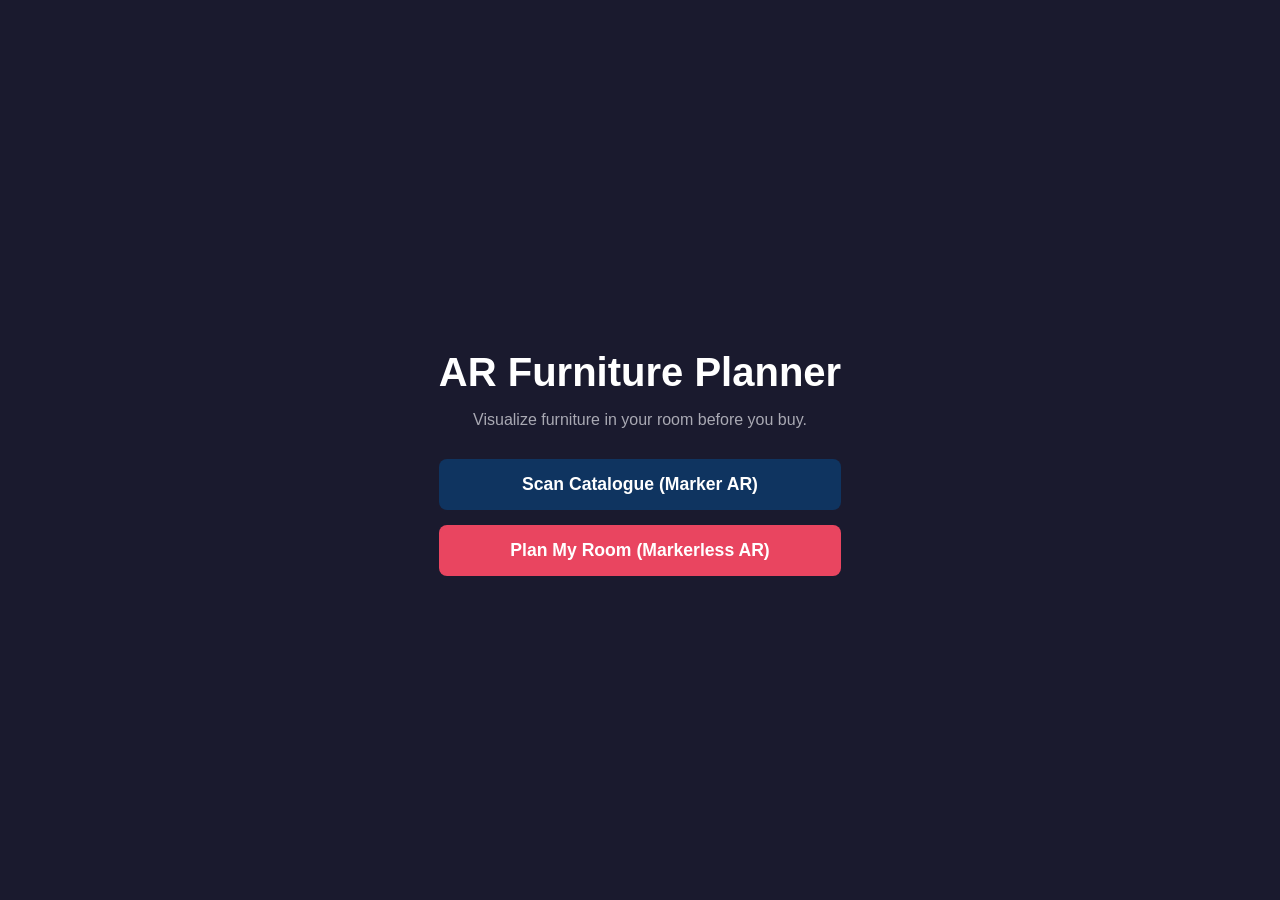
==== index.html @ 39d92374 "Initial commit: marker and markerless furniture AR viewer. Co-authored-by: Cursor <cursoragent@curso" ====
<!DOCTYPE html>
<html lang="en">
<head>
    <meta charset="UTF-8">
    <meta name="viewport" content="width=device-width, initial-scale=1.0">
    <title>AR Furniture Planner</title>
    <link rel="stylesheet" href="./style/style.css">
</head>
<body class="dashboard-body">
    <div class="dashboard-container">
        <h1>AR Furniture Planner</h1>
        <p>Visualize furniture in your room before you buy.</p>
        
        <div class="button-group">
            <a href="./marker_AR/marker.html" class="main-btn">Scan Catalogue (Marker AR)</a>
            <a href="./markerless_AR/markerless.html" class="main-btn secondary">Plan My Room (Markerless AR)</a>
        </div>
    </div>
</body>
</html>
---- style/style.css ----
/* General Resets */
body {
    margin: 0;
    font-family: Arial, sans-serif;
    overflow: hidden; /* Prevents scrollbars in AR */
}

/* Dashboard Styles */
.dashboard-body {
    background-color: #1a1a2e;
    color: white;
    display: flex;
    justify-content: center;
    align-items: center;
    height: 100vh;
    text-align: center;
}

.dashboard-container h1 { font-size: 2.5rem; margin-bottom: 10px; }
.dashboard-container p { color: #a9a9b3; margin-bottom: 30px; }

.button-group { display: flex; flex-direction: column; gap: 15px; }

.main-btn {
    padding: 15px 30px;
    background-color: #0f3460;
    color: white;
    text-decoration: none;
    border-radius: 8px;
    font-weight: bold;
    font-size: 1.1rem;
}
.main-btn.secondary { background-color: #e94560; }

/* AR UI Overlay Styles */
.ar-ui-layer {
    position: absolute;
    top: 0; left: 0; right: 0; bottom: 0;
    pointer-events: none; /* Let clicks pass through to the 3D scene where needed */
    z-index: 100; /* Ensure UI is above the camera */
}

/* Top Carousel Categories */
.category-carousel {
    position: absolute;
    top: 20px;
    width: 100%;
    display: flex;
    justify-content: center;
    gap: 10px;
    pointer-events: auto; /* Re-enable clicks for buttons */
}

.category-btn {
    background: rgba(0, 0, 0, 0.7);
    color: white;
    border: 2px solid transparent;
    padding: 10px 15px;
    border-radius: 20px;
    font-weight: bold;
    cursor: pointer;
}
.category-btn.active { border-color: #e94560; background: rgba(233, 69, 96, 0.3); }

/* Left & Right Navigation Buttons */
.nav-btn {
    position: absolute;
    top: 50%;
    transform: translateY(-50%);
    background: rgba(0, 0, 0, 0.6);
    color: white;
    border: none;
    font-size: 2rem;
    padding: 15px;
    border-radius: 50%;
    pointer-events: auto;
    cursor: pointer;
}
.nav-btn.left { left: 10px; }
.nav-btn.right { right: 10px; }

/* Back to Dashboard Button */
.back-btn {
    position: absolute;
    bottom: 20px;
    left: 20px;
    background: #e94560;
    color: white;
    border: none;
    padding: 10px 20px;
    border-radius: 5px;
    pointer-events: auto;
    text-decoration: none;
    font-weight: bold;
}
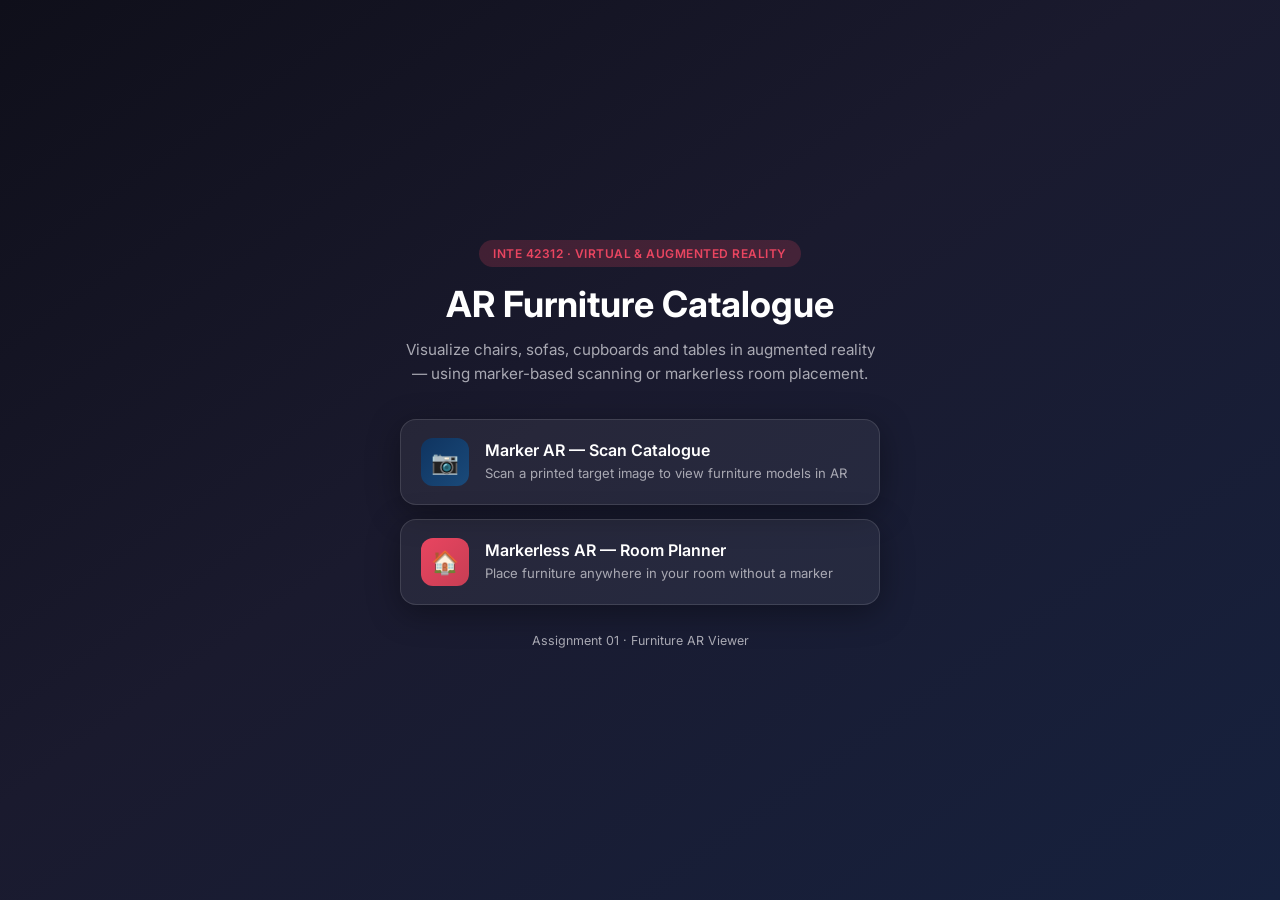
==== commit 15cca5fe: "add audio and stylings" ====
--- a/index.html
+++ b/index.html
@@ -3,18 +3,36 @@
 <head>
     <meta charset="UTF-8">
     <meta name="viewport" content="width=device-width, initial-scale=1.0">
-    <title>AR Furniture Planner</title>
+    <title>AR Furniture Viewer | INTE 42312</title>
     <link rel="stylesheet" href="./style/style.css">
 </head>
 <body class="dashboard-body">
     <div class="dashboard-container">
-        <h1>AR Furniture Planner</h1>
-        <p>Visualize furniture in your room before you buy.</p>
-        
-        <div class="button-group">
-            <a href="./marker_AR/marker.html" class="main-btn">Scan Catalogue (Marker AR)</a>
-            <a href="./markerless_AR/markerless.html" class="main-btn secondary">Plan My Room (Markerless AR)</a>
+        <span class="dashboard-badge">INTE 42312 · Virtual &amp; Augmented Reality</span>
+        <h1>AR Furniture Catalogue</h1>
+        <p class="subtitle">
+            Visualize chairs, sofas, cupboards and tables in augmented reality —
+            using marker-based scanning or markerless room placement.
+        </p>
+
+        <div class="dashboard-cards">
+            <a href="./marker_AR/marker.html" class="mode-card">
+                <div class="mode-card-icon marker">📷</div>
+                <div class="mode-card-content">
+                    <h3>Marker AR — Scan Catalogue</h3>
+                    <p>Scan a printed target image to view furniture models in AR</p>
+                </div>
+            </a>
+            <a href="./markerless_AR/markerless.html" class="mode-card">
+                <div class="mode-card-icon markerless">🏠</div>
+                <div class="mode-card-content">
+                    <h3>Markerless AR — Room Planner</h3>
+                    <p>Place furniture anywhere in your room without a marker</p>
+                </div>
+            </a>
         </div>
+
+        <p class="dashboard-footer">Assignment 01 · Furniture AR Viewer</p>
     </div>
 </body>
-</html>+</html>
--- a/style/style.css
+++ b/style/style.css
@@ -1,96 +1,572 @@
-/* General Resets */
+@import url('https://fonts.googleapis.com/css2?family=Inter:wght@400;500;600;700&display=swap');
+
+:root {
+    --bg-dark: #0f0f1a;
+    --bg-card: rgba(255, 255, 255, 0.06);
+    --bg-card-hover: rgba(255, 255, 255, 0.1);
+    --accent: #e94560;
+    --accent-soft: rgba(233, 69, 96, 0.2);
+    --primary: #16213e;
+    --primary-light: #1a4a7a;
+    --text: #ffffff;
+    --text-muted: #a9a9b3;
+    --border: rgba(255, 255, 255, 0.12);
+    --radius: 16px;
+    --shadow: 0 8px 32px rgba(0, 0, 0, 0.35);
+}
+
+* {
+    box-sizing: border-box;
+}
+
 body {
     margin: 0;
-    font-family: Arial, sans-serif;
-    overflow: hidden; /* Prevents scrollbars in AR */
-}
-
-/* Dashboard Styles */
+    font-family: 'Inter', Arial, sans-serif;
+    overflow: hidden;
+    color: var(--text);
+}
+
+/* ===================== MAIN DASHBOARD ===================== */
 .dashboard-body {
-    background-color: #1a1a2e;
-    color: white;
-    display: flex;
-    justify-content: center;
-    align-items: center;
-    height: 100vh;
-    text-align: center;
-}
-
-.dashboard-container h1 { font-size: 2.5rem; margin-bottom: 10px; }
-.dashboard-container p { color: #a9a9b3; margin-bottom: 30px; }
-
-.button-group { display: flex; flex-direction: column; gap: 15px; }
+    background: linear-gradient(145deg, #0f0f1a 0%, #1a1a2e 45%, #16213e 100%);
+    min-height: 100vh;
+    display: flex;
+    justify-content: center;
+    align-items: center;
+    padding: 24px;
+}
+
+.dashboard-container {
+    width: 100%;
+    max-width: 480px;
+    text-align: center;
+}
+
+.dashboard-badge {
+    display: inline-block;
+    padding: 6px 14px;
+    border-radius: 999px;
+    background: var(--accent-soft);
+    color: var(--accent);
+    font-size: 0.75rem;
+    font-weight: 600;
+    letter-spacing: 0.04em;
+    text-transform: uppercase;
+    margin-bottom: 16px;
+}
+
+.dashboard-container h1 {
+    font-size: clamp(1.75rem, 5vw, 2.25rem);
+    font-weight: 700;
+    margin: 0 0 12px;
+    line-height: 1.2;
+}
+
+.dashboard-container .subtitle {
+    color: var(--text-muted);
+    font-size: 0.95rem;
+    line-height: 1.6;
+    margin: 0 0 32px;
+}
+
+.dashboard-cards {
+    display: flex;
+    flex-direction: column;
+    gap: 14px;
+}
+
+.mode-card {
+    display: flex;
+    align-items: center;
+    gap: 16px;
+    padding: 18px 20px;
+    background: var(--bg-card);
+    border: 1px solid var(--border);
+    border-radius: var(--radius);
+    text-decoration: none;
+    color: var(--text);
+    transition: background 0.2s, transform 0.2s, border-color 0.2s;
+    box-shadow: var(--shadow);
+    text-align: left;
+}
+
+.mode-card:hover {
+    background: var(--bg-card-hover);
+    transform: translateY(-2px);
+    border-color: rgba(233, 69, 96, 0.4);
+}
+
+.mode-card-icon {
+    width: 48px;
+    height: 48px;
+    border-radius: 12px;
+    display: flex;
+    align-items: center;
+    justify-content: center;
+    font-size: 1.4rem;
+    flex-shrink: 0;
+}
+
+.mode-card-icon.marker {
+    background: linear-gradient(135deg, #0f3460, #1a4a7a);
+}
+
+.mode-card-icon.markerless {
+    background: linear-gradient(135deg, #e94560, #c73e54);
+}
+
+.mode-card-content h3 {
+    margin: 0 0 4px;
+    font-size: 1rem;
+    font-weight: 600;
+}
+
+.mode-card-content p {
+    margin: 0;
+    font-size: 0.82rem;
+    color: var(--text-muted);
+    line-height: 1.4;
+}
+
+.dashboard-footer {
+    margin-top: 28px;
+    font-size: 0.78rem;
+    color: var(--text-muted);
+}
+
+/* ===================== MARKERLESS SELECT UI ===================== */
+.selection-panel {
+    position: absolute;
+    inset: 0;
+    z-index: 999;
+    background: linear-gradient(160deg, #0f0f1a 0%, #1a1a2e 50%, #16213e 100%);
+    display: flex;
+    align-items: center;
+    justify-content: center;
+    padding: 20px;
+    overflow-y: auto;
+}
+
+.selection-card {
+    width: 100%;
+    max-width: 420px;
+    background: var(--bg-card);
+    border: 1px solid var(--border);
+    border-radius: 20px;
+    padding: 28px 24px;
+    box-shadow: var(--shadow);
+}
+
+.selection-card h2 {
+    margin: 0 0 6px;
+    font-size: 1.35rem;
+    font-weight: 700;
+}
+
+.selection-card .selection-subtitle {
+    color: var(--text-muted);
+    font-size: 0.88rem;
+    margin: 0 0 24px;
+}
+
+.category-grid {
+    display: grid;
+    grid-template-columns: repeat(2, 1fr);
+    gap: 10px;
+    margin-bottom: 24px;
+}
+
+.category-btn {
+    background: rgba(0, 0, 0, 0.35);
+    color: white;
+    border: 2px solid transparent;
+    padding: 12px 10px;
+    border-radius: 12px;
+    font-weight: 600;
+    font-size: 0.9rem;
+    cursor: pointer;
+    transition: all 0.2s;
+    font-family: inherit;
+}
+
+.category-btn.active {
+    border-color: var(--accent);
+    background: var(--accent-soft);
+    color: white;
+}
+
+.model-picker {
+    display: flex;
+    align-items: center;
+    justify-content: space-between;
+    gap: 12px;
+    background: rgba(0, 0, 0, 0.25);
+    border: 1px solid var(--border);
+    border-radius: 14px;
+    padding: 12px 16px;
+    margin-bottom: 20px;
+}
+
+.model-picker .nav-btn-inline {
+    position: static;
+    transform: none;
+    width: 44px;
+    height: 44px;
+    padding: 0;
+    font-size: 1.25rem;
+    display: flex;
+    align-items: center;
+    justify-content: center;
+    flex-shrink: 0;
+}
+
+#model-preview-text {
+    font-size: 0.95rem;
+    font-weight: 600;
+    color: var(--text);
+    text-align: center;
+    flex: 1;
+    word-break: break-all;
+}
+
+.action-stack {
+    display: flex;
+    flex-direction: column;
+    gap: 12px;
+}
 
 .main-btn {
-    padding: 15px 30px;
-    background-color: #0f3460;
+    display: block;
+    width: 100%;
+    padding: 14px 24px;
+    background: linear-gradient(135deg, #0f3460, #1a4a7a);
     color: white;
     text-decoration: none;
-    border-radius: 8px;
-    font-weight: bold;
-    font-size: 1.1rem;
-}
-.main-btn.secondary { background-color: #e94560; }
-
-/* AR UI Overlay Styles */
+    border: none;
+    border-radius: 12px;
+    font-weight: 600;
+    font-size: 1rem;
+    cursor: pointer;
+    text-align: center;
+    font-family: inherit;
+    transition: opacity 0.2s, transform 0.2s;
+}
+
+.main-btn:hover {
+    opacity: 0.92;
+    transform: translateY(-1px);
+}
+
+.main-btn.secondary {
+    background: transparent;
+    border: 1px solid var(--border);
+    color: var(--text-muted);
+}
+
+.main-btn.secondary:hover {
+    border-color: var(--accent);
+    color: var(--text);
+}
+
+#ar-status {
+    color: var(--text-muted);
+    font-size: 0.82rem;
+    line-height: 1.5;
+    margin: 0;
+    text-align: center;
+}
+
+/* ===================== AR OVERLAY (MARKER + MARKERLESS) ===================== */
 .ar-ui-layer {
+    position: fixed;
+    inset: 0;
+    pointer-events: none;
+    z-index: 100;
+}
+
+.ar-top-bar {
     position: absolute;
-    top: 0; left: 0; right: 0; bottom: 0;
-    pointer-events: none; /* Let clicks pass through to the 3D scene where needed */
-    z-index: 100; /* Ensure UI is above the camera */
-}
-
-/* Top Carousel Categories */
-.category-carousel {
+    top: 0;
+    left: 0;
+    right: 0;
+    padding: max(16px, env(safe-area-inset-top)) 16px 0;
+    display: flex;
+    justify-content: flex-start;
+    pointer-events: none;
+}
+
+.ar-bottom-bar {
     position: absolute;
-    top: 20px;
+    bottom: 0;
+    left: 0;
+    right: 0;
+    padding: 0 16px max(24px, env(safe-area-inset-bottom));
+    display: flex;
+    flex-direction: column;
+    align-items: center;
+    gap: 10px;
+    pointer-events: none;
+}
+
+.exit-ar-btn,
+.back-btn {
+    pointer-events: auto;
+    display: inline-flex;
+    align-items: center;
+    justify-content: center;
+    background: rgba(233, 69, 96, 0.92);
+    color: white;
+    border: none;
+    padding: 10px 18px;
+    border-radius: 999px;
+    text-decoration: none;
+    font-weight: 600;
+    font-size: 0.9rem;
+    box-shadow: 0 4px 16px rgba(233, 69, 96, 0.35);
+    font-family: inherit;
+}
+
+.place-btn {
+    pointer-events: auto;
     width: 100%;
-    display: flex;
-    justify-content: center;
+    max-width: 320px;
+    padding: 16px 24px;
+    background: linear-gradient(135deg, #0f3460, #1a4a7a);
+    color: white;
+    border: none;
+    border-radius: 999px;
+    font-weight: 600;
+    font-size: 1rem;
+    box-shadow: 0 6px 24px rgba(15, 52, 96, 0.5);
+    font-family: inherit;
+    cursor: pointer;
+}
+
+.ar-hint {
+    pointer-events: none;
+    margin: 0;
+    font-size: 0.78rem;
+    color: rgba(255, 255, 255, 0.75);
+    text-align: center;
+    background: rgba(0, 0, 0, 0.45);
+    padding: 6px 14px;
+    border-radius: 999px;
+}
+
+/* Marker AR specific */
+.marker-ar-ui {
+    font-family: 'Inter', Arial, sans-serif;
+}
+
+.marker-ar-top {
+    justify-content: space-between;
+    align-items: flex-start;
     gap: 10px;
-    pointer-events: auto; /* Re-enable clicks for buttons */
-}
-
-.category-btn {
-    background: rgba(0, 0, 0, 0.7);
-    color: white;
-    border: 2px solid transparent;
-    padding: 10px 15px;
-    border-radius: 20px;
-    font-weight: bold;
-    cursor: pointer;
-}
-.category-btn.active { border-color: #e94560; background: rgba(233, 69, 96, 0.3); }
-
-/* Left & Right Navigation Buttons */
+    flex-wrap: wrap;
+}
+
+.detected-label {
+    background: rgba(0, 0, 0, 0.65);
+    color: white;
+    border: 2px solid var(--border);
+    padding: 10px 20px;
+    border-radius: 999px;
+    font-weight: 600;
+    text-transform: capitalize;
+    font-size: clamp(0.8rem, 3.5vw, 0.95rem);
+    backdrop-filter: blur(8px);
+    margin-left: auto;
+    margin-right: auto;
+    text-align: center;
+    max-width: calc(100% - 120px);
+    white-space: nowrap;
+    overflow: hidden;
+    text-overflow: ellipsis;
+    transition: border-color 0.2s, background 0.2s;
+}
+
+.detected-label.active {
+    border-color: var(--accent);
+    background: rgba(233, 69, 96, 0.25);
+}
+
 .nav-btn {
     position: absolute;
     top: 50%;
     transform: translateY(-50%);
     background: rgba(0, 0, 0, 0.6);
     color: white;
-    border: none;
-    font-size: 2rem;
-    padding: 15px;
+    border: 1px solid var(--border);
+    font-size: clamp(1.1rem, 4vw, 1.5rem);
+    width: clamp(44px, 12vw, 52px);
+    height: clamp(44px, 12vw, 52px);
+    min-width: 44px;
+    min-height: 44px;
+    padding: 0;
     border-radius: 50%;
     pointer-events: auto;
     cursor: pointer;
-}
-.nav-btn.left { left: 10px; }
-.nav-btn.right { right: 10px; }
-
-/* Back to Dashboard Button */
-.back-btn {
-    position: absolute;
-    bottom: 20px;
-    left: 20px;
-    background: #e94560;
-    color: white;
-    border: none;
-    padding: 10px 20px;
-    border-radius: 5px;
+    display: flex;
+    align-items: center;
+    justify-content: center;
+    backdrop-filter: blur(8px);
+    font-family: inherit;
+    transition: background 0.2s, transform 0.15s;
+    -webkit-tap-highlight-color: transparent;
+}
+
+.nav-btn:active {
+    transform: translateY(-50%) scale(0.94);
+    background: rgba(233, 69, 96, 0.45);
+}
+
+.nav-btn.left { left: max(12px, env(safe-area-inset-left)); }
+.nav-btn.right { right: max(12px, env(safe-area-inset-right)); }
+
+.nav-btn-inline {
+    position: static;
+    transform: none;
+    flex-shrink: 0;
+}
+
+.nav-btn-inline:active {
+    transform: scale(0.94);
+}
+
+.marker-ar-bottom {
+    width: 100%;
+}
+
+.marker-model-nav {
     pointer-events: auto;
-    text-decoration: none;
-    font-weight: bold;
-}
-
+    display: none;
+    align-items: center;
+    justify-content: center;
+    gap: clamp(10px, 3vw, 16px);
+    width: 100%;
+    max-width: 360px;
+    background: rgba(0, 0, 0, 0.55);
+    border: 1px solid var(--border);
+    border-radius: 999px;
+    padding: 8px 12px;
+    backdrop-filter: blur(8px);
+}
+
+.model-status-text {
+    flex: 1;
+    text-align: center;
+    font-size: clamp(0.75rem, 3.2vw, 0.88rem);
+    font-weight: 600;
+    color: var(--text);
+    white-space: nowrap;
+    overflow: hidden;
+    text-overflow: ellipsis;
+    min-width: 0;
+}
+
+.exit-ar-btn:active,
+.place-btn:active {
+    transform: scale(0.96);
+}
+
+/* Tablet & desktop: side nav buttons */
+@media (min-width: 600px) {
+    .nav-btn-side {
+        display: flex;
+    }
+
+    .marker-model-nav {
+        display: none;
+    }
+
+    .marker-ar-top {
+        flex-wrap: nowrap;
+    }
+
+    .detected-label {
+        position: absolute;
+        left: 50%;
+        transform: translateX(-50%);
+        max-width: 240px;
+    }
+}
+
+/* Mobile: bottom nav bar */
+@media (max-width: 599px) {
+    .nav-btn-side {
+        display: none;
+    }
+
+    .marker-model-nav {
+        display: flex;
+    }
+
+    .marker-ar-top {
+        flex-direction: column;
+        align-items: stretch;
+    }
+
+    .detected-label {
+        max-width: 100%;
+        margin: 0;
+    }
+
+    .exit-ar-btn {
+        align-self: flex-start;
+    }
+}
+
+/* Very small screens */
+@media (max-width: 360px) {
+    .detected-label {
+        padding: 8px 14px;
+        font-size: 0.78rem;
+    }
+
+    .ar-hint {
+        font-size: 0.72rem;
+        padding: 5px 10px;
+    }
+
+    .selection-card {
+        padding: 20px 16px;
+    }
+
+    .category-grid {
+        gap: 8px;
+    }
+
+    .category-btn {
+        padding: 10px 8px;
+        font-size: 0.82rem;
+    }
+}
+
+/* Global responsive — dashboards & shared buttons */
+@media (max-width: 480px) {
+    .dashboard-body {
+        padding: 16px;
+    }
+
+    .mode-card {
+        padding: 14px 16px;
+        gap: 12px;
+    }
+
+    .mode-card-icon {
+        width: 40px;
+        height: 40px;
+        font-size: 1.2rem;
+    }
+
+    .main-btn,
+    .place-btn,
+    .exit-ar-btn {
+        min-height: 44px;
+        font-size: clamp(0.9rem, 3.8vw, 1rem);
+    }
+
+    .selection-panel {
+        padding: 16px;
+    }
+}
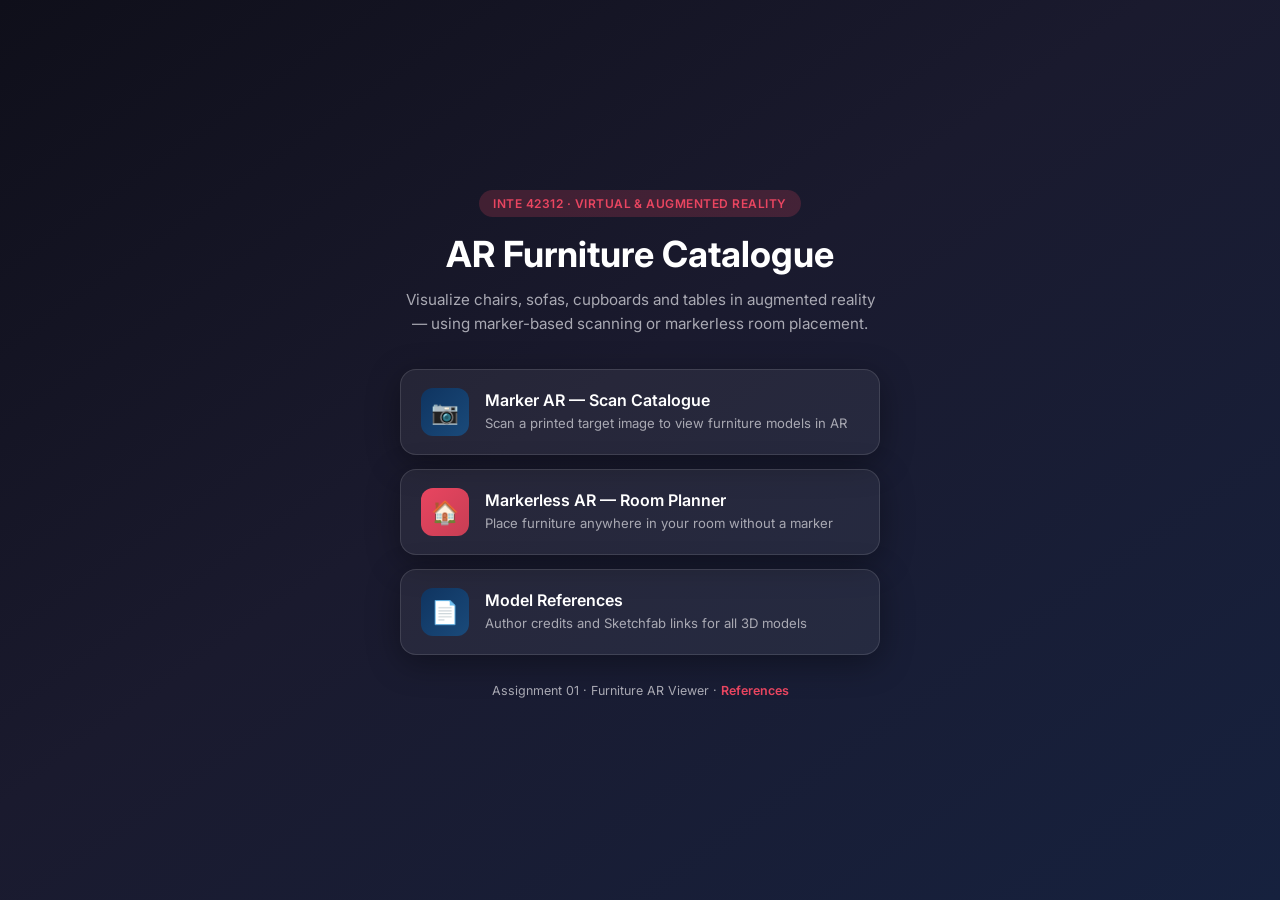
==== commit 2fbdc4c9: "Add model references page and limit Marker AR chairs to three. Co-authored-by: Cursor <cursoragent@c" ====
--- a/index.html
+++ b/index.html
@@ -30,9 +30,16 @@
                     <p>Place furniture anywhere in your room without a marker</p>
                 </div>
             </a>
+            <a href="./references.html" class="mode-card">
+                <div class="mode-card-icon marker">📄</div>
+                <div class="mode-card-content">
+                    <h3>Model References</h3>
+                    <p>Author credits and Sketchfab links for all 3D models</p>
+                </div>
+            </a>
         </div>
 
-        <p class="dashboard-footer">Assignment 01 · Furniture AR Viewer</p>
+        <p class="dashboard-footer">Assignment 01 · Furniture AR Viewer · <a href="./references.html">References</a></p>
     </div>
 </body>
 </html>
--- a/style/style.css
+++ b/style/style.css
@@ -132,6 +132,54 @@
     margin-top: 28px;
     font-size: 0.78rem;
     color: var(--text-muted);
+}
+
+.dashboard-footer a {
+    color: var(--accent);
+    text-decoration: none;
+    font-weight: 600;
+}
+
+/* ===================== REFERENCES PAGE ===================== */
+.references-page {
+    overflow-y: auto;
+    align-items: flex-start;
+    padding-top: 40px;
+    padding-bottom: 40px;
+}
+
+.references-list {
+    display: flex;
+    flex-direction: column;
+    gap: 12px;
+    text-align: left;
+    margin-top: 8px;
+}
+
+.reference-card {
+    background: var(--bg-card);
+    border: 1px solid var(--border);
+    border-radius: var(--radius);
+    padding: 16px 18px;
+    box-shadow: var(--shadow);
+}
+
+.reference-card h3 {
+    margin: 0 0 6px;
+    font-size: 1rem;
+}
+
+.reference-card .author {
+    margin: 0 0 10px;
+    color: var(--text-muted);
+    font-size: 0.85rem;
+}
+
+.reference-card a {
+    color: #7eb8ff;
+    font-size: 0.8rem;
+    word-break: break-all;
+    line-height: 1.45;
 }
 
 /* ===================== MARKERLESS SELECT UI ===================== */
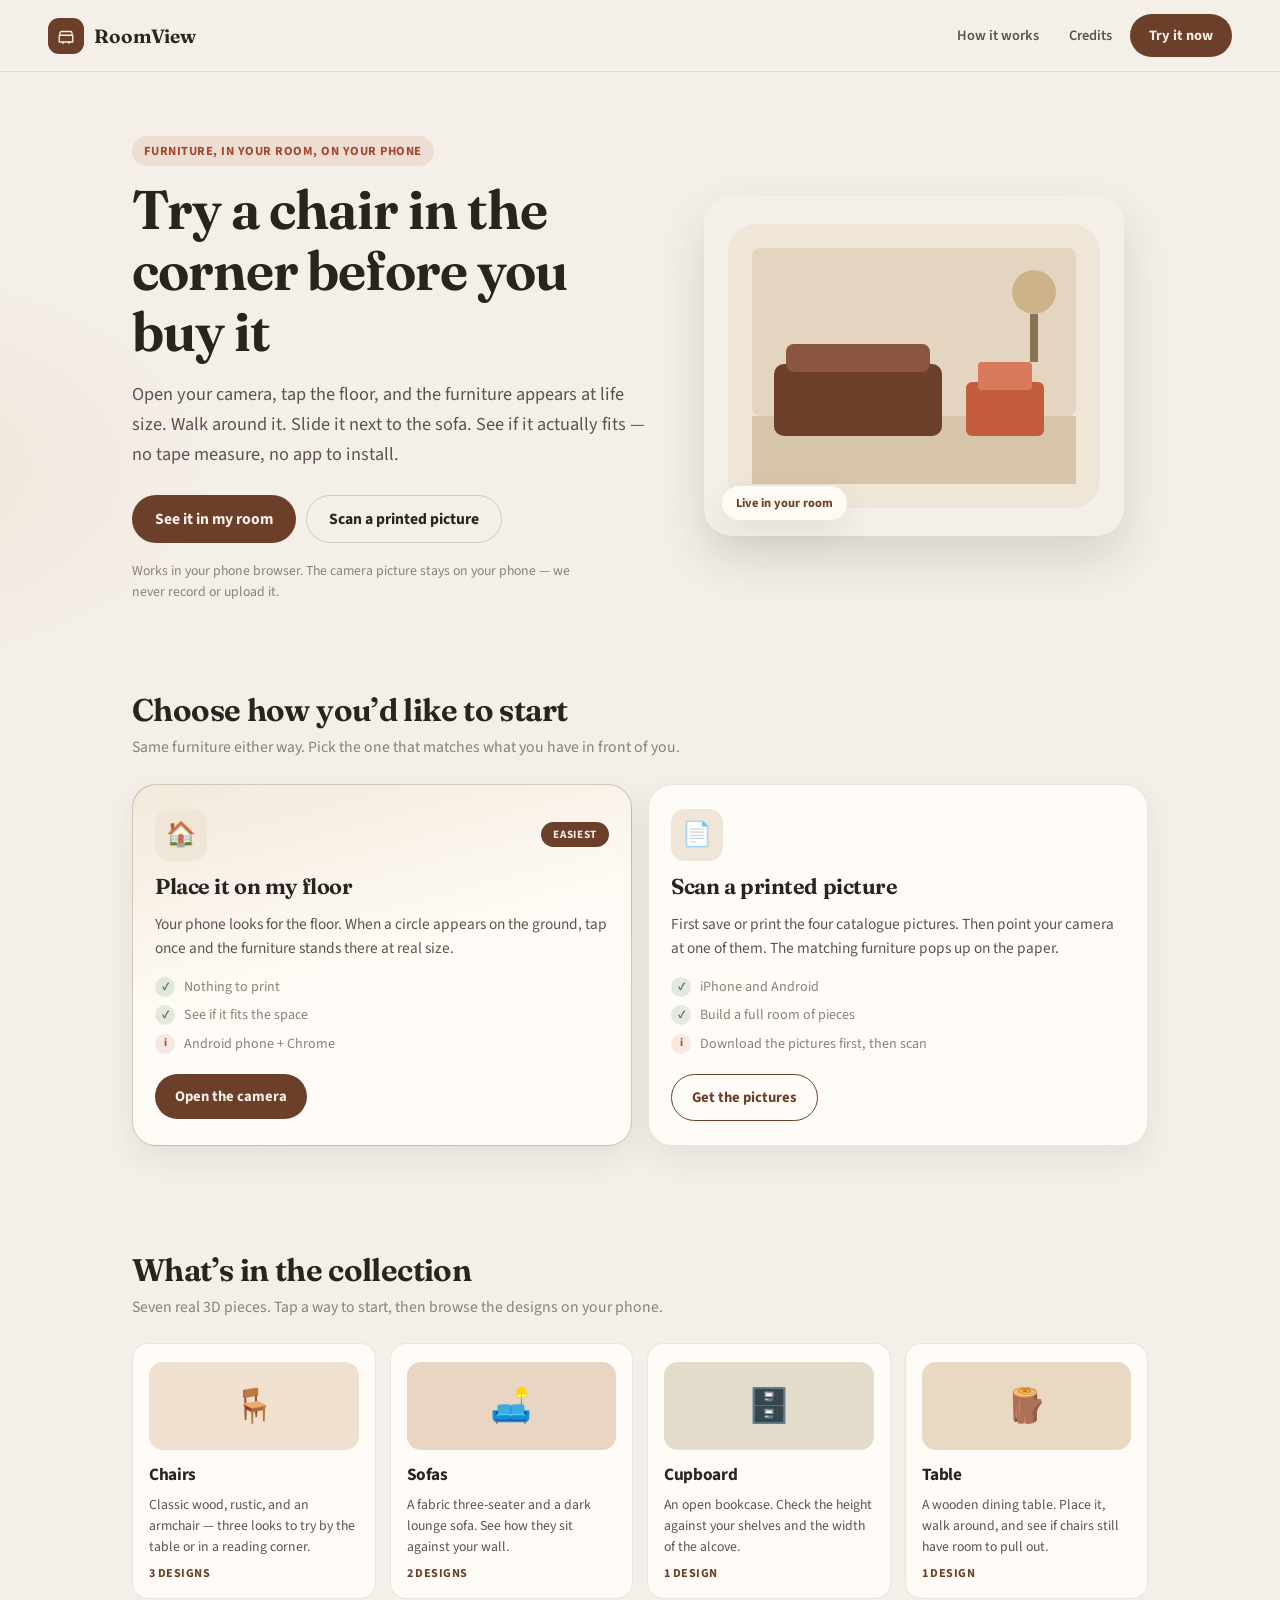
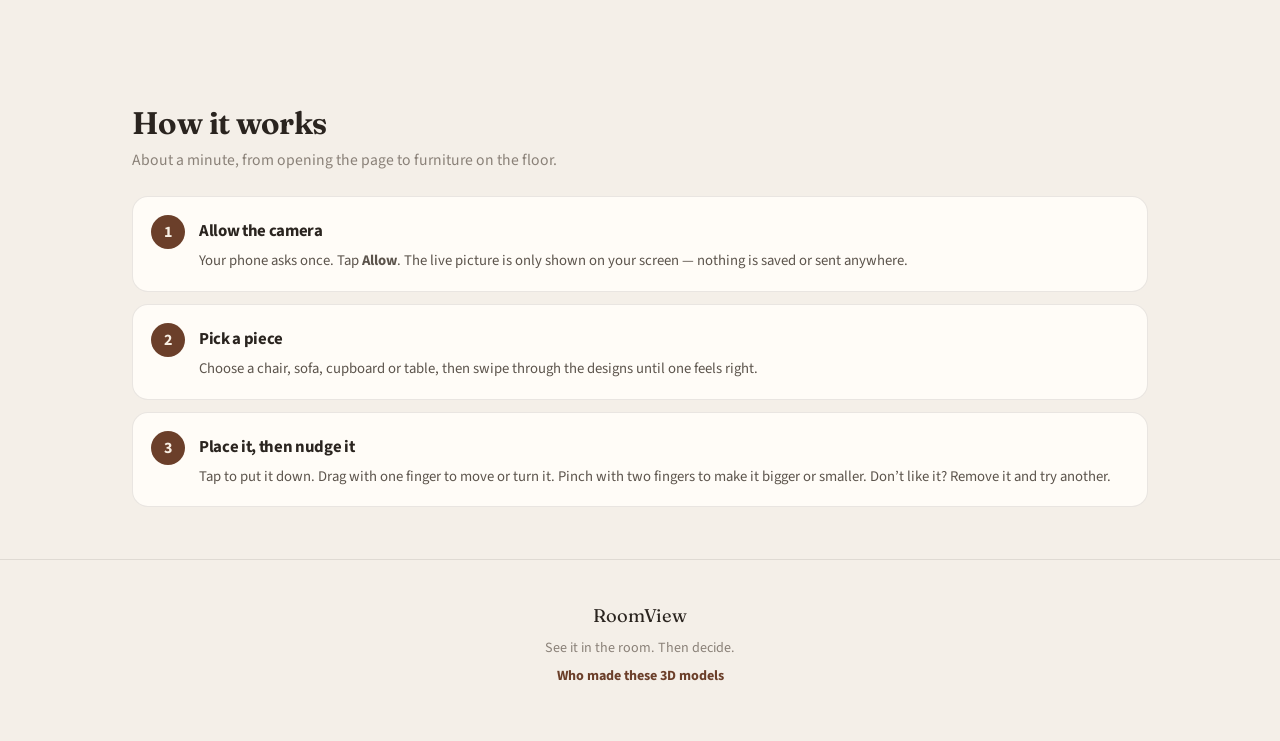
==== commit 800e17fd: "add cmplex" ====
--- a/index.html
+++ b/index.html
@@ -3,43 +3,179 @@
 <head>
     <meta charset="UTF-8">
     <meta name="viewport" content="width=device-width, initial-scale=1.0">
-    <title>AR Furniture Viewer | INTE 42312</title>
+    <meta name="description" content="See how a chair, sofa, cupboard or table looks in your own room using your phone camera. Nothing to install.">
+    <meta name="theme-color" content="#f4efe8">
+    <title>RoomView — See furniture in your own room</title>
     <link rel="stylesheet" href="./style/style.css">
 </head>
-<body class="dashboard-body">
-    <div class="dashboard-container">
-        <span class="dashboard-badge">INTE 42312 · Virtual &amp; Augmented Reality</span>
-        <h1>AR Furniture Catalogue</h1>
-        <p class="subtitle">
-            Visualize chairs, sofas, cupboards and tables in augmented reality —
-            using marker-based scanning or markerless room placement.
-        </p>
+<body class="page">
 
-        <div class="dashboard-cards">
-            <a href="./marker_AR/marker.html" class="mode-card">
-                <div class="mode-card-icon marker">📷</div>
-                <div class="mode-card-content">
-                    <h3>Marker AR — Scan Catalogue</h3>
-                    <p>Scan a printed target image to view furniture models in AR</p>
+    <header class="app-header">
+        <a class="brand" href="./index.html">
+            <span class="brand-mark" aria-hidden="true">
+                <svg viewBox="0 0 24 24" width="18" height="18" fill="none" stroke="currentColor" stroke-width="1.8" stroke-linecap="round" stroke-linejoin="round">
+                    <path d="M4 11V8a2 2 0 0 1 2-2h12a2 2 0 0 1 2 2v3" />
+                    <path d="M3 11h18v9H3z" />
+                    <path d="M8 20v2M16 20v2" />
+                </svg>
+            </span>
+            <span class="brand-name">RoomView</span>
+        </a>
+        <nav class="header-nav" aria-label="Main">
+            <a class="header-link" href="#how">How it works</a>
+            <a class="header-link" href="./references.html">Credits</a>
+            <a class="header-cta" href="#start">Try it now</a>
+        </nav>
+    </header>
+
+    <main>
+        <section class="hero">
+            <div class="hero-copy">
+                <p class="eyebrow">Furniture, in your room, on your phone</p>
+                <h1>Try a chair in the corner before you buy it</h1>
+                <p class="lede">
+                    Open your camera, tap the floor, and the furniture appears at life size.
+                    Walk around it. Slide it next to the sofa. See if it actually fits —
+                    no tape measure, no app to install.
+                </p>
+                <div class="hero-actions">
+                    <a class="btn btn-primary" href="./markerless_AR/markerless.html">See it in my room</a>
+                    <a class="btn btn-ghost" href="./print-pictures.html">Scan a printed picture</a>
                 </div>
-            </a>
-            <a href="./markerless_AR/markerless.html" class="mode-card">
-                <div class="mode-card-icon markerless">🏠</div>
-                <div class="mode-card-content">
-                    <h3>Markerless AR — Room Planner</h3>
-                    <p>Place furniture anywhere in your room without a marker</p>
+                <p class="hero-note">
+                    Works in your phone browser. The camera picture stays on your phone — we never record or upload it.
+                </p>
+            </div>
+
+            <div class="hero-visual" aria-hidden="true">
+                <div class="hero-stage">
+                    <svg class="hero-room" viewBox="0 0 420 340" fill="none" xmlns="http://www.w3.org/2000/svg">
+                        <rect x="24" y="28" width="372" height="284" rx="28" fill="#efe6d8"/>
+                        <rect x="48" y="52" width="324" height="168" rx="8" fill="#e4d5c1"/>
+                        <rect x="48" y="220" width="324" height="68" fill="#d7c4ab"/>
+                        <rect x="70" y="168" width="168" height="72" rx="10" fill="#6b3f2a"/>
+                        <rect x="82" y="148" width="144" height="28" rx="8" fill="#8a5640"/>
+                        <rect x="262" y="186" width="78" height="54" rx="6" fill="#c45c3e"/>
+                        <rect x="274" y="166" width="54" height="28" rx="4" fill="#d97a5c"/>
+                        <circle cx="330" cy="96" r="22" fill="#c4a574" opacity="0.7"/>
+                        <rect x="326" y="118" width="8" height="48" fill="#8a7354"/>
+                    </svg>
+                    <span class="hero-badge">Live in your room</span>
                 </div>
-            </a>
-            <a href="./references.html" class="mode-card">
-                <div class="mode-card-icon marker">📄</div>
-                <div class="mode-card-content">
-                    <h3>Model References</h3>
-                    <p>Author credits and Sketchfab links for all 3D models</p>
-                </div>
-            </a>
-        </div>
+            </div>
+        </section>
 
-        <p class="dashboard-footer">Assignment 01 · Furniture AR Viewer · <a href="./references.html">References</a></p>
-    </div>
+        <section class="section" id="start" aria-labelledby="start-title">
+            <h2 class="section-title" id="start-title">Choose how you’d like to start</h2>
+            <p class="section-sub">Same furniture either way. Pick the one that matches what you have in front of you.</p>
+
+            <div class="option-grid">
+                <a class="option-card is-recommended" href="./markerless_AR/markerless.html">
+                    <div class="option-head">
+                        <span class="option-icon" aria-hidden="true">🏠</span>
+                        <span class="option-tag">Easiest</span>
+                    </div>
+                    <h3>Place it on my floor</h3>
+                    <p class="option-text">
+                        Your phone looks for the floor. When a circle appears on the ground,
+                        tap once and the furniture stands there at real size.
+                    </p>
+                    <ul class="option-facts">
+                        <li><span aria-hidden="true">✓</span> Nothing to print</li>
+                        <li><span aria-hidden="true">✓</span> See if it fits the space</li>
+                        <li><span aria-hidden="true">i</span> Android phone + Chrome</li>
+                    </ul>
+                    <span class="option-cta">Open the camera</span>
+                </a>
+
+                <a class="option-card" href="./print-pictures.html">
+                    <div class="option-head">
+                        <span class="option-icon" aria-hidden="true">📄</span>
+                    </div>
+                    <h3>Scan a printed picture</h3>
+                    <p class="option-text">
+                        First save or print the four catalogue pictures. Then point your camera
+                        at one of them. The matching furniture pops up on the paper.
+                    </p>
+                    <ul class="option-facts">
+                        <li><span aria-hidden="true">✓</span> iPhone and Android</li>
+                        <li><span aria-hidden="true">✓</span> Build a full room of pieces</li>
+                        <li><span aria-hidden="true">i</span> Download the pictures first, then scan</li>
+                    </ul>
+                    <span class="option-cta">Get the pictures</span>
+                </a>
+            </div>
+        </section>
+
+        <section class="section" aria-labelledby="catalogue-title">
+            <h2 class="section-title" id="catalogue-title">What’s in the collection</h2>
+            <p class="section-sub">Seven real 3D pieces. Tap a way to start, then browse the designs on your phone.</p>
+
+            <div class="catalogue-grid">
+                <article class="product-card">
+                    <div class="product-art product-art-chair" aria-hidden="true">🪑</div>
+                    <h3>Chairs</h3>
+                    <p>Classic wood, rustic, and an armchair — three looks to try by the table or in a reading corner.</p>
+                    <span class="product-meta">3 designs</span>
+                </article>
+                <article class="product-card">
+                    <div class="product-art product-art-sofa" aria-hidden="true">🛋️</div>
+                    <h3>Sofas</h3>
+                    <p>A fabric three-seater and a dark lounge sofa. See how they sit against your wall.</p>
+                    <span class="product-meta">2 designs</span>
+                </article>
+                <article class="product-card">
+                    <div class="product-art product-art-cupboard" aria-hidden="true">🗄️</div>
+                    <h3>Cupboard</h3>
+                    <p>An open bookcase. Check the height against your shelves and the width of the alcove.</p>
+                    <span class="product-meta">1 design</span>
+                </article>
+                <article class="product-card">
+                    <div class="product-art product-art-table" aria-hidden="true">🪵</div>
+                    <h3>Table</h3>
+                    <p>A wooden dining table. Place it, walk around, and see if chairs still have room to pull out.</p>
+                    <span class="product-meta">1 design</span>
+                </article>
+            </div>
+        </section>
+
+        <section class="section" id="how" aria-labelledby="how-title">
+            <h2 class="section-title" id="how-title">How it works</h2>
+            <p class="section-sub">About a minute, from opening the page to furniture on the floor.</p>
+
+            <ol class="steps">
+                <li class="step">
+                    <span class="step-no">1</span>
+                    <div>
+                        <h3>Allow the camera</h3>
+                        <p>Your phone asks once. Tap <strong>Allow</strong>. The live picture is only shown on your screen — nothing is saved or sent anywhere.</p>
+                    </div>
+                </li>
+                <li class="step">
+                    <span class="step-no">2</span>
+                    <div>
+                        <h3>Pick a piece</h3>
+                        <p>Choose a chair, sofa, cupboard or table, then swipe through the designs until one feels right.</p>
+                    </div>
+                </li>
+                <li class="step">
+                    <span class="step-no">3</span>
+                    <div>
+                        <h3>Place it, then nudge it</h3>
+                        <p>Tap to put it down. Drag with one finger to move or turn it. Pinch with two fingers to make it bigger or smaller. Don’t like it? Remove it and try another.</p>
+                    </div>
+                </li>
+            </ol>
+        </section>
+
+       
+    </main>
+
+    <footer class="app-footer">
+        <p class="footer-brand">RoomView</p>
+        <p>See it in the room. Then decide.</p>
+        <p><a href="./references.html">Who made these 3D models</a></p>
+    </footer>
+
 </body>
 </html>
--- a/style/style.css
+++ b/style/style.css
@@ -1,335 +1,811 @@
-@import url('https://fonts.googleapis.com/css2?family=Inter:wght@400;500;600;700&display=swap');
-
+@import url('https://fonts.googleapis.com/css2?family=Fraunces:opsz,wght@9..144,500;9..144,650;9..144,700&family=Source+Sans+3:wght@400;500;600;700&display=swap');
+
+/* =========================================================
+   ROOMVIEW — furniture-store tokens
+   Light pages for browsing. Dark glass only on the camera.
+   ========================================================= */
 :root {
-    --bg-dark: #0f0f1a;
-    --bg-card: rgba(255, 255, 255, 0.06);
-    --bg-card-hover: rgba(255, 255, 255, 0.1);
-    --accent: #e94560;
-    --accent-soft: rgba(233, 69, 96, 0.2);
-    --primary: #16213e;
-    --primary-light: #1a4a7a;
-    --text: #ffffff;
-    --text-muted: #a9a9b3;
-    --border: rgba(255, 255, 255, 0.12);
+    --linen: #f4efe8;
+    --paper: #fffcf7;
+    --sand: #efe6d8;
+    --ink: #2a241f;
+    --ink-soft: #5c544c;
+    --ink-dim: #8a8178;
+    --walnut: #6b3f2a;
+    --terracotta: #c45c3e;
+    --terracotta-deep: #a3472e;
+    --terracotta-soft: rgba(196, 92, 62, 0.12);
+    --sage: #3f7a55;
+    --sage-soft: rgba(63, 122, 85, 0.14);
+    --gold: #c4a574;
+    --line: rgba(42, 36, 31, 0.1);
+    --line-strong: rgba(42, 36, 31, 0.18);
+
+    --radius-lg: 24px;
     --radius: 16px;
-    --shadow: 0 8px 32px rgba(0, 0, 0, 0.35);
-}
-
-* {
-    box-sizing: border-box;
-}
+    --radius-sm: 12px;
+    --shadow: 0 12px 32px rgba(42, 36, 31, 0.08);
+    --shadow-lift: 0 22px 50px rgba(42, 36, 31, 0.14);
+
+    --serif: 'Fraunces', Georgia, serif;
+    --sans: 'Source Sans 3', -apple-system, 'Segoe UI', Arial, sans-serif;
+
+    --accent: var(--terracotta);
+    --success: var(--sage);
+}
+
+* { box-sizing: border-box; }
+
+html { -webkit-text-size-adjust: 100%; scroll-behavior: smooth; }
 
 body {
     margin: 0;
-    font-family: 'Inter', Arial, sans-serif;
+    font-family: var(--sans);
+    color: var(--ink);
+    background: var(--linen);
+    overflow-x: hidden;
+    -webkit-tap-highlight-color: transparent;
+}
+
+body.page {
+    min-height: 100vh;
+    display: flex;
+    flex-direction: column;
+    background:
+        radial-gradient(900px 480px at 100% -10%, rgba(196, 165, 116, 0.28), transparent 55%),
+        radial-gradient(700px 420px at -10% 20%, rgba(196, 92, 62, 0.08), transparent 50%),
+        var(--linen);
+}
+
+body.ar-page {
     overflow: hidden;
-    color: var(--text);
-}
-
-/* ===================== MAIN DASHBOARD ===================== */
-.dashboard-body {
-    background: linear-gradient(145deg, #0f0f1a 0%, #1a1a2e 45%, #16213e 100%);
-    min-height: 100vh;
-    display: flex;
+    height: 100%;
+    background: #000;
+    color: #fff;
+}
+
+h1, h2, h3 {
+    font-family: var(--serif);
+    font-weight: 650;
+    letter-spacing: -0.02em;
+    color: var(--ink);
+}
+
+/* =========================================================
+   HEADER / FOOTER
+   ========================================================= */
+.app-header {
+    position: sticky;
+    top: 0;
+    z-index: 20;
+    display: flex;
+    align-items: center;
+    justify-content: space-between;
+    gap: 12px;
+    padding: 14px clamp(16px, 5vw, 48px);
+    background: rgba(244, 239, 232, 0.88);
+    backdrop-filter: blur(16px);
+    border-bottom: 1px solid var(--line);
+}
+
+.brand {
+    display: inline-flex;
+    align-items: center;
+    gap: 10px;
+    text-decoration: none;
+    color: var(--ink);
+}
+
+.brand-mark {
+    display: grid;
+    place-items: center;
+    width: 36px;
+    height: 36px;
+    border-radius: 11px;
+    background: var(--walnut);
+    color: #f8efe4;
+}
+
+.brand-name {
+    font-family: var(--serif);
+    font-size: 1.2rem;
+    font-weight: 650;
+}
+
+.header-nav {
+    display: flex;
+    align-items: center;
+    gap: 6px;
+}
+
+.header-link {
+    color: var(--ink-soft);
+    text-decoration: none;
+    font-size: 0.9rem;
+    font-weight: 600;
+    padding: 8px 12px;
+    border-radius: 999px;
+}
+
+.header-link:hover { color: var(--ink); }
+
+.header-cta,
+.btn {
+    display: inline-flex;
+    align-items: center;
     justify-content: center;
-    align-items: center;
-    padding: 24px;
-}
-
-.dashboard-container {
+    padding: 10px 18px;
+    border-radius: 999px;
+    text-decoration: none;
+    font-weight: 700;
+    font-size: 0.9rem;
+    border: 1px solid transparent;
+    cursor: pointer;
+    font-family: inherit;
+}
+
+.header-cta {
+    background: var(--walnut);
+    color: #f8efe4;
+}
+
+.app-footer {
+    margin-top: auto;
+    padding: 40px clamp(16px, 5vw, 48px) 48px;
+    border-top: 1px solid var(--line);
+    text-align: center;
+    color: var(--ink-dim);
+    font-size: 0.88rem;
+    line-height: 1.7;
+}
+
+.app-footer p { margin: 0 0 4px; }
+
+.footer-brand {
+    font-family: var(--serif);
+    font-size: 1.15rem;
+    color: var(--ink);
+    margin-bottom: 6px !important;
+}
+
+.app-footer a {
+    color: var(--walnut);
+    font-weight: 700;
+    text-decoration: none;
+}
+
+/* =========================================================
+   PAGE SECTIONS
+   ========================================================= */
+main {
     width: 100%;
-    max-width: 480px;
-    text-align: center;
-}
-
-.dashboard-badge {
+    max-width: 1080px;
+    margin: 0 auto;
+    padding: 0 clamp(16px, 5vw, 32px);
+}
+
+.hero {
+    display: grid;
+    gap: 32px;
+    padding: clamp(36px, 8vw, 72px) 0 clamp(20px, 4vw, 36px);
+    align-items: center;
+}
+
+.hero-compact {
+    padding-bottom: 8px;
+    max-width: 640px;
+}
+
+.eyebrow {
     display: inline-block;
-    padding: 6px 14px;
-    border-radius: 999px;
-    background: var(--accent-soft);
-    color: var(--accent);
-    font-size: 0.75rem;
-    font-weight: 600;
+    margin: 0 0 14px;
+    padding: 6px 12px;
+    border-radius: 999px;
+    background: var(--terracotta-soft);
+    color: var(--terracotta-deep);
+    font-size: 0.78rem;
+    font-weight: 700;
     letter-spacing: 0.04em;
     text-transform: uppercase;
-    margin-bottom: 16px;
-}
-
-.dashboard-container h1 {
-    font-size: clamp(1.75rem, 5vw, 2.25rem);
-    font-weight: 700;
-    margin: 0 0 12px;
-    line-height: 1.2;
-}
-
-.dashboard-container .subtitle {
-    color: var(--text-muted);
-    font-size: 0.95rem;
+}
+
+.hero h1 {
+    margin: 0 0 16px;
+    font-size: clamp(2.1rem, 7vw, 3.4rem);
+    line-height: 1.12;
+}
+
+.lede {
+    margin: 0;
+    max-width: 540px;
+    color: var(--ink-soft);
+    font-size: clamp(1.02rem, 3.4vw, 1.14rem);
+    line-height: 1.65;
+}
+
+.hero-actions {
+    display: flex;
+    flex-wrap: wrap;
+    gap: 10px;
+    margin-top: 26px;
+}
+
+.btn { min-height: 48px; padding: 12px 22px; font-size: 0.98rem; }
+.btn-primary { background: var(--walnut); color: #f8efe4; }
+.btn-ghost {
+    background: transparent;
+    border-color: var(--line-strong);
+    color: var(--ink);
+}
+
+.hero-note {
+    margin: 18px 0 0;
+    color: var(--ink-dim);
+    font-size: 0.86rem;
+    line-height: 1.5;
+    max-width: 460px;
+}
+
+.hero-visual { display: flex; justify-content: center; }
+
+.hero-stage {
+    position: relative;
+    width: min(100%, 420px);
+}
+
+.hero-room {
+    width: 100%;
+    height: auto;
+    border-radius: 28px;
+    box-shadow: var(--shadow-lift);
+}
+
+.hero-badge {
+    position: absolute;
+    left: 18px;
+    bottom: 22px;
+    padding: 8px 14px;
+    border-radius: 999px;
+    background: rgba(255, 252, 247, 0.92);
+    color: var(--walnut);
+    font-size: 0.78rem;
+    font-weight: 700;
+    box-shadow: var(--shadow);
+}
+
+.section { padding: clamp(28px, 6vw, 52px) 0; }
+
+.section-title {
+    margin: 0 0 6px;
+    font-size: clamp(1.45rem, 4.5vw, 1.95rem);
+}
+
+.section-sub {
+    margin: 0 0 24px;
+    color: var(--ink-dim);
+    font-size: 0.98rem;
+    line-height: 1.55;
+    max-width: 560px;
+}
+
+/* =========================================================
+   START OPTIONS
+   ========================================================= */
+.option-grid {
+    display: grid;
+    gap: 16px;
+}
+
+.option-card {
+    display: flex;
+    flex-direction: column;
+    gap: 12px;
+    padding: 24px 22px;
+    background: var(--paper);
+    border: 1px solid var(--line);
+    border-radius: var(--radius-lg);
+    box-shadow: var(--shadow);
+    text-decoration: none;
+    color: var(--ink);
+    transition: transform 0.2s ease, box-shadow 0.2s ease;
+}
+
+.option-card:hover {
+    transform: translateY(-3px);
+    box-shadow: var(--shadow-lift);
+}
+
+.option-card.is-recommended {
+    border-color: rgba(107, 63, 42, 0.28);
+    background:
+        linear-gradient(165deg, rgba(196, 165, 116, 0.22), transparent 50%),
+        var(--paper);
+}
+
+.option-head {
+    display: flex;
+    align-items: center;
+    justify-content: space-between;
+}
+
+.option-icon {
+    display: grid;
+    place-items: center;
+    width: 52px;
+    height: 52px;
+    border-radius: 14px;
+    background: var(--sand);
+    font-size: 1.5rem;
+}
+
+.option-tag {
+    padding: 5px 12px;
+    border-radius: 999px;
+    background: var(--walnut);
+    color: #f8efe4;
+    font-size: 0.7rem;
+    font-weight: 700;
+    letter-spacing: 0.06em;
+    text-transform: uppercase;
+}
+
+.option-card h3 { margin: 0; font-size: 1.35rem; }
+
+.option-text {
+    margin: 0;
+    color: var(--ink-soft);
+    font-size: 0.96rem;
     line-height: 1.6;
-    margin: 0 0 32px;
-}
-
-.dashboard-cards {
+}
+
+.option-facts {
+    margin: 4px 0 0;
+    padding: 0;
+    list-style: none;
+    display: grid;
+    gap: 8px;
+}
+
+.option-facts li {
+    display: flex;
+    gap: 9px;
+    color: var(--ink-dim);
+    font-size: 0.88rem;
+    line-height: 1.45;
+}
+
+.option-facts li span {
+    flex-shrink: 0;
+    display: grid;
+    place-items: center;
+    width: 20px;
+    height: 20px;
+    border-radius: 50%;
+    background: var(--sage-soft);
+    color: var(--sage);
+    font-size: 0.7rem;
+    font-weight: 700;
+}
+
+.option-facts li:last-child span {
+    background: var(--terracotta-soft);
+    color: var(--terracotta-deep);
+}
+
+.option-cta {
+    margin-top: 8px;
+    align-self: flex-start;
+    padding: 12px 20px;
+    border-radius: 999px;
+    background: var(--walnut);
+    color: #f8efe4;
+    font-size: 0.92rem;
+    font-weight: 700;
+}
+
+.option-card:not(.is-recommended) .option-cta {
+    background: transparent;
+    color: var(--walnut);
+    border: 1.5px solid var(--walnut);
+}
+
+/* =========================================================
+   PRODUCT GRID · STEPS · FAQ · CREDITS
+   ========================================================= */
+.catalogue-grid {
+    display: grid;
+    grid-template-columns: repeat(2, 1fr);
+    gap: 14px;
+}
+
+.product-card {
+    padding: 18px 16px 16px;
+    background: var(--paper);
+    border: 1px solid var(--line);
+    border-radius: var(--radius);
+    display: flex;
+    flex-direction: column;
+    gap: 8px;
+}
+
+.product-art {
+    display: grid;
+    place-items: center;
+    height: 88px;
+    border-radius: 14px;
+    font-size: 2.1rem;
+    margin-bottom: 4px;
+}
+
+.product-art-chair { background: #efe0cf; }
+.product-art-sofa { background: #e8d5c4; }
+.product-art-cupboard { background: #e4dccb; }
+.product-art-table { background: #ead9c2; }
+
+.product-card h3 {
+    margin: 0;
+    font-size: 1.08rem;
+    font-family: var(--sans);
+    font-weight: 700;
+}
+
+.product-card p {
+    margin: 0;
+    color: var(--ink-soft);
+    font-size: 0.86rem;
+    line-height: 1.5;
+    flex: 1;
+}
+
+.product-meta {
+    font-size: 0.76rem;
+    font-weight: 700;
+    letter-spacing: 0.04em;
+    text-transform: uppercase;
+    color: var(--walnut);
+}
+
+.steps {
+    margin: 0;
+    padding: 0;
+    list-style: none;
+    display: grid;
+    gap: 12px;
+}
+
+.step {
+    display: flex;
+    gap: 14px;
+    padding: 18px;
+    background: var(--paper);
+    border: 1px solid var(--line);
+    border-radius: var(--radius);
+}
+
+.step-no {
+    flex-shrink: 0;
+    display: grid;
+    place-items: center;
+    width: 34px;
+    height: 34px;
+    border-radius: 50%;
+    background: var(--walnut);
+    color: #f8efe4;
+    font-weight: 700;
+}
+
+.step h3 {
+    margin: 4px 0 6px;
+    font-size: 1.05rem;
+    font-family: var(--sans);
+    font-weight: 700;
+}
+
+.step p {
+    margin: 0;
+    color: var(--ink-soft);
+    font-size: 0.92rem;
+    line-height: 1.6;
+}
+
+.faq-list { display: grid; gap: 10px; }
+
+.faq-item {
+    background: var(--paper);
+    border: 1px solid var(--line);
+    border-radius: var(--radius);
+    padding: 16px 18px;
+}
+
+.faq-item summary {
+    cursor: pointer;
+    font-weight: 700;
+    font-size: 0.98rem;
+    list-style: none;
+    display: flex;
+    justify-content: space-between;
+    gap: 12px;
+}
+
+.faq-item summary::-webkit-details-marker { display: none; }
+.faq-item summary::after { content: '+'; color: var(--walnut); font-size: 1.3rem; line-height: 1; }
+.faq-item[open] summary::after { content: '−'; }
+
+.faq-item p {
+    margin: 10px 0 0;
+    color: var(--ink-soft);
+    font-size: 0.92rem;
+    line-height: 1.65;
+}
+
+.credit-list { display: grid; gap: 12px; }
+
+.credit-card {
     display: flex;
     flex-direction: column;
     gap: 14px;
-}
-
-.mode-card {
-    display: flex;
-    align-items: center;
-    gap: 16px;
-    padding: 18px 20px;
-    background: var(--bg-card);
-    border: 1px solid var(--border);
+    padding: 18px;
+    background: var(--paper);
+    border: 1px solid var(--line);
     border-radius: var(--radius);
-    text-decoration: none;
-    color: var(--text);
-    transition: background 0.2s, transform 0.2s, border-color 0.2s;
-    box-shadow: var(--shadow);
-    text-align: left;
-}
-
-.mode-card:hover {
-    background: var(--bg-card-hover);
-    transform: translateY(-2px);
-    border-color: rgba(233, 69, 96, 0.4);
-}
-
-.mode-card-icon {
+}
+
+.credit-top { display: flex; align-items: center; gap: 14px; }
+
+.credit-icon {
+    display: grid;
+    place-items: center;
     width: 48px;
     height: 48px;
-    border-radius: 12px;
-    display: flex;
-    align-items: center;
-    justify-content: center;
-    font-size: 1.4rem;
-    flex-shrink: 0;
-}
-
-.mode-card-icon.marker {
-    background: linear-gradient(135deg, #0f3460, #1a4a7a);
-}
-
-.mode-card-icon.markerless {
-    background: linear-gradient(135deg, #e94560, #c73e54);
-}
-
-.mode-card-content h3 {
-    margin: 0 0 4px;
-    font-size: 1rem;
-    font-weight: 600;
-}
-
-.mode-card-content p {
-    margin: 0;
-    font-size: 0.82rem;
-    color: var(--text-muted);
-    line-height: 1.4;
-}
-
-.dashboard-footer {
-    margin-top: 28px;
-    font-size: 0.78rem;
-    color: var(--text-muted);
-}
-
-.dashboard-footer a {
-    color: var(--accent);
+    border-radius: 14px;
+    background: var(--sand);
+    font-size: 1.3rem;
+}
+
+.credit-card h3 {
+    margin: 0 0 3px;
+    font-size: 1.08rem;
+    font-family: var(--sans);
+    font-weight: 700;
+}
+
+.credit-by { margin: 0; color: var(--ink-dim); font-size: 0.88rem; }
+.credit-by strong { color: var(--ink-soft); }
+
+.credit-link {
+    align-self: flex-start;
+    padding: 9px 16px;
+    border-radius: 999px;
+    border: 1px solid var(--line-strong);
+    color: var(--walnut);
     text-decoration: none;
-    font-weight: 600;
-}
-
-/* ===================== REFERENCES PAGE ===================== */
-.references-page {
-    overflow-y: auto;
-    align-items: flex-start;
-    padding-top: 40px;
-    padding-bottom: 40px;
-}
-
-.references-list {
-    display: flex;
-    flex-direction: column;
-    gap: 12px;
-    text-align: left;
-    margin-top: 8px;
-}
-
-.reference-card {
-    background: var(--bg-card);
-    border: 1px solid var(--border);
-    border-radius: var(--radius);
-    padding: 16px 18px;
-    box-shadow: var(--shadow);
-}
-
-.reference-card h3 {
-    margin: 0 0 6px;
-    font-size: 1rem;
-}
-
-.reference-card .author {
-    margin: 0 0 10px;
-    color: var(--text-muted);
-    font-size: 0.85rem;
-}
-
-.reference-card a {
-    color: #7eb8ff;
-    font-size: 0.8rem;
-    word-break: break-all;
-    line-height: 1.45;
-}
-
-/* ===================== MARKERLESS SELECT UI ===================== */
+    font-size: 0.86rem;
+    font-weight: 700;
+}
+
+.cta-row { display: flex; flex-wrap: wrap; gap: 12px; }
+.cta-row .btn { flex: 1; min-width: 180px; }
+
+/* =========================================================
+   MARKERLESS SETUP (light picker, before the camera)
+   ========================================================= */
 .selection-panel {
     position: absolute;
     inset: 0;
     z-index: 999;
-    background: linear-gradient(160deg, #0f0f1a 0%, #1a1a2e 50%, #16213e 100%);
-    display: flex;
-    align-items: center;
+    display: flex;
+    align-items: flex-start;
     justify-content: center;
-    padding: 20px;
+    padding: 16px 16px 28px;
     overflow-y: auto;
+    background:
+        radial-gradient(700px 380px at 90% 0%, rgba(196, 165, 116, 0.28), transparent 55%),
+        var(--linen);
 }
 
 .selection-card {
     width: 100%;
-    max-width: 420px;
-    background: var(--bg-card);
-    border: 1px solid var(--border);
-    border-radius: 20px;
-    padding: 28px 24px;
-    box-shadow: var(--shadow);
+    max-width: 440px;
+    margin: auto;
+    padding: 22px 20px 24px;
+    background: var(--paper);
+    border: 1px solid var(--line);
+    border-radius: var(--radius-lg);
+    box-shadow: var(--shadow-lift);
+    color: var(--ink);
+}
+
+.setup-head {
+    display: flex;
+    align-items: flex-start;
+    gap: 12px;
+    margin-bottom: 22px;
+}
+
+.setup-back {
+    flex-shrink: 0;
+    display: grid;
+    place-items: center;
+    width: 40px;
+    height: 40px;
+    border-radius: 50%;
+    background: var(--sand);
+    color: var(--ink);
+    text-decoration: none;
+    font-size: 1.1rem;
 }
 
 .selection-card h2 {
-    margin: 0 0 6px;
-    font-size: 1.35rem;
-    font-weight: 700;
-}
-
-.selection-card .selection-subtitle {
-    color: var(--text-muted);
-    font-size: 0.88rem;
-    margin: 0 0 24px;
+    margin: 2px 0 6px;
+    font-size: 1.4rem;
+    line-height: 1.25;
+}
+
+.selection-subtitle {
+    margin: 0;
+    color: var(--ink-dim);
+    font-size: 0.9rem;
+    line-height: 1.5;
+}
+
+.setup-step { margin-bottom: 20px; }
+
+.setup-step-label {
+    display: flex;
+    align-items: center;
+    gap: 10px;
+    margin: 0 0 11px;
+    font-size: 0.9rem;
+    font-weight: 700;
+    color: var(--ink-soft);
+}
+
+.step-dot {
+    display: grid;
+    place-items: center;
+    width: 22px;
+    height: 22px;
+    border-radius: 50%;
+    background: var(--walnut);
+    color: #f8efe4;
+    font-size: 0.72rem;
+    font-weight: 700;
 }
 
 .category-grid {
     display: grid;
     grid-template-columns: repeat(2, 1fr);
     gap: 10px;
-    margin-bottom: 24px;
 }
 
 .category-btn {
-    background: rgba(0, 0, 0, 0.35);
-    color: white;
-    border: 2px solid transparent;
-    padding: 12px 10px;
-    border-radius: 12px;
-    font-weight: 600;
-    font-size: 0.9rem;
+    display: flex;
+    align-items: center;
+    gap: 9px;
+    padding: 14px;
+    background: var(--linen);
+    color: var(--ink);
+    border: 1.5px solid var(--line);
+    border-radius: var(--radius-sm);
+    font-family: inherit;
+    font-weight: 700;
+    font-size: 0.94rem;
+    text-align: left;
     cursor: pointer;
-    transition: all 0.2s;
-    font-family: inherit;
-}
+}
+
+.category-btn::before { font-size: 1.15rem; line-height: 1; }
+.category-btn[data-category="chair"]::before { content: '🪑'; }
+.category-btn[data-category="sofa"]::before { content: '🛋️'; }
+.category-btn[data-category="cupboard"]::before { content: '🗄️'; }
+.category-btn[data-category="table"]::before { content: '🪵'; }
 
 .category-btn.active {
-    border-color: var(--accent);
-    background: var(--accent-soft);
-    color: white;
+    border-color: var(--walnut);
+    background: rgba(107, 63, 42, 0.08);
 }
 
 .model-picker {
     display: flex;
     align-items: center;
-    justify-content: space-between;
-    gap: 12px;
-    background: rgba(0, 0, 0, 0.25);
-    border: 1px solid var(--border);
-    border-radius: 14px;
-    padding: 12px 16px;
-    margin-bottom: 20px;
-}
-
-.model-picker .nav-btn-inline {
-    position: static;
-    transform: none;
-    width: 44px;
-    height: 44px;
-    padding: 0;
-    font-size: 1.25rem;
-    display: flex;
-    align-items: center;
-    justify-content: center;
-    flex-shrink: 0;
-}
-
-#model-preview-text {
-    font-size: 0.95rem;
-    font-weight: 600;
-    color: var(--text);
-    text-align: center;
-    flex: 1;
-    word-break: break-all;
-}
+    gap: 10px;
+    padding: 10px 12px;
+    background: var(--linen);
+    border: 1px solid var(--line);
+    border-radius: var(--radius);
+}
+
+.model-picker-text { flex: 1; min-width: 0; text-align: center; }
+#model-preview-text { font-size: 1rem; font-weight: 700; line-height: 1.3; }
+.model-counter { display: block; margin-top: 3px; color: var(--ink-dim); font-size: 0.78rem; }
 
 .action-stack {
     display: flex;
     flex-direction: column;
-    gap: 12px;
+    gap: 11px;
+    margin-top: 8px;
 }
 
 .main-btn {
     display: block;
     width: 100%;
-    padding: 14px 24px;
-    background: linear-gradient(135deg, #0f3460, #1a4a7a);
-    color: white;
+    padding: 15px 22px;
+    background: var(--walnut);
+    color: #f8efe4;
     text-decoration: none;
     border: none;
-    border-radius: 12px;
-    font-weight: 600;
+    border-radius: 999px;
+    font-family: inherit;
+    font-weight: 700;
     font-size: 1rem;
+    text-align: center;
     cursor: pointer;
-    text-align: center;
-    font-family: inherit;
-    transition: opacity 0.2s, transform 0.2s;
-}
-
-.main-btn:hover {
-    opacity: 0.92;
-    transform: translateY(-1px);
-}
+}
+
+.main-btn:active { transform: scale(0.98); }
 
 .main-btn.secondary {
     background: transparent;
-    border: 1px solid var(--border);
-    color: var(--text-muted);
-}
-
-.main-btn.secondary:hover {
-    border-color: var(--accent);
-    color: var(--text);
+    border: 1px solid var(--line-strong);
+    color: var(--ink-soft);
+    font-size: 0.92rem;
+    padding: 12px 20px;
 }
 
 #ar-status {
-    color: var(--text-muted);
-    font-size: 0.82rem;
-    line-height: 1.5;
     margin: 0;
+    color: var(--ink-dim);
+    font-size: 0.84rem;
+    line-height: 1.55;
     text-align: center;
 }
 
-/* ===================== AR OVERLAY (MARKER + MARKERLESS) ===================== */
+#ar-status.is-error { color: var(--terracotta-deep); font-weight: 600; }
+
+.setup-tips {
+    margin-top: 22px;
+    padding: 15px 17px;
+    background: var(--linen);
+    border-radius: var(--radius);
+}
+
+.setup-tips-title {
+    margin: 0 0 9px;
+    font-size: 0.78rem;
+    font-weight: 700;
+    letter-spacing: 0.04em;
+    text-transform: uppercase;
+    color: var(--walnut);
+}
+
+.setup-tips ul { margin: 0; padding-left: 18px; display: grid; gap: 6px; }
+.setup-tips li { color: var(--ink-soft); font-size: 0.86rem; line-height: 1.55; }
+.setup-tips strong { color: var(--ink); }
+
+/* Nav arrows on the light picker */
+.selection-card .nav-btn {
+    position: static;
+    transform: none;
+    background: var(--paper);
+    color: var(--ink);
+    border: 1px solid var(--line-strong);
+}
+
+.selection-card .nav-btn:active {
+    transform: scale(0.94);
+    background: var(--sand);
+}
+
+/* =========================================================
+   AR OVERLAY — dark glass on the camera
+   ========================================================= */
 .ar-ui-layer {
     position: fixed;
     inset: 0;
     pointer-events: none;
     z-index: 100;
+    font-family: var(--sans);
+    color: #fff;
 }
 
 .ar-top-bar {
@@ -337,10 +813,16 @@
     top: 0;
     left: 0;
     right: 0;
-    padding: max(16px, env(safe-area-inset-top)) 16px 0;
+    padding: max(14px, env(safe-area-inset-top)) 14px 0;
     display: flex;
     justify-content: flex-start;
+    gap: 10px;
     pointer-events: none;
+}
+
+.ar-top-bar-split {
+    justify-content: space-between;
+    align-items: center;
 }
 
 .ar-bottom-bar {
@@ -348,108 +830,298 @@
     bottom: 0;
     left: 0;
     right: 0;
-    padding: 0 16px max(24px, env(safe-area-inset-bottom));
+    padding: 0 14px max(20px, env(safe-area-inset-bottom));
     display: flex;
     flex-direction: column;
     align-items: center;
-    gap: 10px;
+    gap: 9px;
     pointer-events: none;
 }
 
-.exit-ar-btn,
-.back-btn {
+.exit-ar-btn {
     pointer-events: auto;
     display: inline-flex;
     align-items: center;
     justify-content: center;
-    background: rgba(233, 69, 96, 0.92);
-    color: white;
-    border: none;
-    padding: 10px 18px;
+    min-height: 40px;
+    padding: 9px 16px;
+    background: rgba(20, 16, 12, 0.72);
+    color: #fff;
+    border: 1px solid rgba(255, 255, 255, 0.18);
     border-radius: 999px;
     text-decoration: none;
-    font-weight: 600;
-    font-size: 0.9rem;
-    box-shadow: 0 4px 16px rgba(233, 69, 96, 0.35);
     font-family: inherit;
+    font-weight: 700;
+    font-size: 0.86rem;
+    backdrop-filter: blur(10px);
+    cursor: pointer;
+}
+
+.exit-ar-btn:active { transform: scale(0.96); }
+
+.live-pill {
+    display: inline-flex;
+    align-items: center;
+    gap: 7px;
+    padding: 8px 14px;
+    border-radius: 999px;
+    background: rgba(20, 16, 12, 0.72);
+    border: 1px solid rgba(255, 255, 255, 0.14);
+    font-size: 0.76rem;
+    font-weight: 700;
+    color: rgba(255, 255, 255, 0.9);
+    backdrop-filter: blur(10px);
+}
+
+.live-dot {
+    width: 7px;
+    height: 7px;
+    border-radius: 50%;
+    background: #6fbf86;
+    box-shadow: 0 0 0 3px rgba(111, 191, 134, 0.25);
+}
+
+.ar-guide {
+    position: absolute;
+    top: max(72px, calc(env(safe-area-inset-top) + 66px));
+    left: 14px;
+    right: 14px;
+    max-width: 400px;
+    margin: 0 auto;
+    padding: 14px 16px;
+    background: rgba(20, 16, 12, 0.72);
+    border: 1px solid rgba(255, 255, 255, 0.16);
+    border-radius: var(--radius);
+    backdrop-filter: blur(12px);
+    pointer-events: none;
+}
+
+.ar-guide-title { margin: 0 0 5px; font-size: 0.95rem; font-weight: 700; }
+.ar-guide-text { margin: 0; font-size: 0.84rem; line-height: 1.55; color: rgba(255, 255, 255, 0.82); }
+
+.ar-picker {
+    position: absolute;
+    left: 14px;
+    right: 14px;
+    bottom: max(118px, calc(env(safe-area-inset-bottom) + 108px));
+    max-width: 400px;
+    margin: 0 auto;
+    padding: 14px 14px 12px;
+    background: rgba(20, 16, 12, 0.82);
+    border: 1px solid rgba(255, 255, 255, 0.16);
+    border-radius: var(--radius);
+    backdrop-filter: blur(12px);
+    pointer-events: auto;
+    display: flex;
+    flex-direction: column;
+    gap: 10px;
+}
+
+.ar-picker[hidden] { display: none; }
+
+.ar-picker-title {
+    margin: 0;
+    font-size: 0.88rem;
+    font-weight: 700;
+}
+
+.ar-picker-cats {
+    display: grid;
+    grid-template-columns: repeat(4, 1fr);
+    gap: 6px;
+}
+
+.ar-category-btn {
+    padding: 8px 4px;
+    border-radius: 10px;
+    border: 1px solid rgba(255, 255, 255, 0.18);
+    background: rgba(255, 255, 255, 0.08);
+    color: #fff;
+    font-family: inherit;
+    font-size: 0.72rem;
+    font-weight: 700;
+    cursor: pointer;
+}
+
+.ar-category-btn.active {
+    background: rgba(107, 63, 42, 0.9);
+    border-color: rgba(196, 165, 116, 0.6);
+}
+
+.ar-picker-design {
+    background: rgba(0, 0, 0, 0.28);
+    border-color: rgba(255, 255, 255, 0.14);
+}
+
+.ar-picker-design .nav-btn {
+    background: rgba(255, 255, 255, 0.12);
+    color: #fff;
+    border-color: rgba(255, 255, 255, 0.2);
+}
+
+.ar-picker-actions {
+    display: flex;
+    gap: 8px;
+}
+
+.ar-picker-actions .place-btn,
+.ar-picker-actions .undo-btn {
+    flex: 1;
+    max-width: none;
+    padding: 12px 10px;
+    font-size: 0.86rem;
+}
+
+#arrange-row {
+    max-width: 360px;
+}
+
+.place-btn[hidden],
+#arrange-row[hidden],
+#reset-row[hidden],
+#ml-placed-count[hidden] {
+    display: none !important;
 }
 
 .place-btn {
     pointer-events: auto;
     width: 100%;
-    max-width: 320px;
-    padding: 16px 24px;
-    background: linear-gradient(135deg, #0f3460, #1a4a7a);
-    color: white;
+    max-width: 330px;
+    padding: 16px 22px;
+    background: var(--walnut);
+    color: #f8efe4;
     border: none;
     border-radius: 999px;
-    font-weight: 600;
-    font-size: 1rem;
-    box-shadow: 0 6px 24px rgba(15, 52, 96, 0.5);
     font-family: inherit;
+    font-weight: 700;
+    font-size: 0.98rem;
+    box-shadow: 0 8px 26px rgba(0, 0, 0, 0.35);
     cursor: pointer;
+}
+
+.place-btn:active { transform: scale(0.97); }
+
+.place-btn:disabled,
+.undo-btn:disabled,
+.done-btn:disabled {
+    opacity: 0.42;
+    cursor: not-allowed;
+    box-shadow: none;
 }
 
 .ar-hint {
     pointer-events: none;
     margin: 0;
+    max-width: 100%;
     font-size: 0.78rem;
-    color: rgba(255, 255, 255, 0.75);
+    line-height: 1.45;
+    color: rgba(255, 255, 255, 0.9);
     text-align: center;
-    background: rgba(0, 0, 0, 0.45);
-    padding: 6px 14px;
-    border-radius: 999px;
-}
-
-/* Marker AR specific */
-.marker-ar-ui {
-    font-family: 'Inter', Arial, sans-serif;
-}
-
+    background: rgba(20, 16, 12, 0.7);
+    border: 1px solid rgba(255, 255, 255, 0.12);
+    padding: 7px 15px;
+    border-radius: 999px;
+    backdrop-filter: blur(8px);
+}
+
+/* =========================================================
+   MARKER AR OVERLAY
+   ========================================================= */
 .marker-ar-top {
     justify-content: space-between;
-    align-items: flex-start;
-    gap: 10px;
-    flex-wrap: wrap;
+    align-items: center;
+    gap: 8px;
 }
 
 .detected-label {
-    background: rgba(0, 0, 0, 0.65);
-    color: white;
-    border: 2px solid var(--border);
-    padding: 10px 20px;
-    border-radius: 999px;
-    font-weight: 600;
-    text-transform: capitalize;
-    font-size: clamp(0.8rem, 3.5vw, 0.95rem);
-    backdrop-filter: blur(8px);
-    margin-left: auto;
-    margin-right: auto;
+    flex: 1;
+    min-width: 0;
+    padding: 9px 14px;
+    background: rgba(20, 16, 12, 0.72);
+    color: #fff;
+    border: 1.5px solid rgba(255, 255, 255, 0.16);
+    border-radius: 999px;
+    font-weight: 700;
+    font-size: clamp(0.74rem, 3.3vw, 0.88rem);
     text-align: center;
-    max-width: calc(100% - 120px);
     white-space: nowrap;
     overflow: hidden;
     text-overflow: ellipsis;
-    transition: border-color 0.2s, background 0.2s;
+    backdrop-filter: blur(10px);
 }
 
 .detected-label.active {
-    border-color: var(--accent);
-    background: rgba(233, 69, 96, 0.25);
-}
+    border-color: rgba(196, 165, 116, 0.7);
+    background: rgba(107, 63, 42, 0.78);
+}
+
+.help-open-btn {
+    pointer-events: auto;
+    flex-shrink: 0;
+    min-height: 40px;
+    padding: 8px 14px;
+    border-radius: 999px;
+    background: rgba(20, 16, 12, 0.72);
+    color: #fff;
+    border: 1px solid rgba(255, 255, 255, 0.18);
+    font-family: inherit;
+    font-size: 0.82rem;
+    font-weight: 700;
+    cursor: pointer;
+    backdrop-filter: blur(10px);
+}
+
+.help-sheet {
+    position: absolute;
+    inset: 0;
+    z-index: 5;
+    display: flex;
+    align-items: center;
+    justify-content: center;
+    padding: 20px;
+    background: rgba(20, 16, 12, 0.78);
+    backdrop-filter: blur(8px);
+    pointer-events: auto;
+    overflow-y: auto;
+}
+
+.help-sheet[hidden] { display: none; }
+
+.help-card {
+    width: 100%;
+    max-width: 400px;
+    margin: auto;
+    padding: 24px 22px;
+    background: var(--paper);
+    color: var(--ink);
+    border-radius: var(--radius-lg);
+    box-shadow: var(--shadow-lift);
+}
+
+.help-card h2 { margin: 0 0 14px; font-size: 1.4rem; color: var(--ink); }
+
+.help-steps {
+    margin: 0 0 20px;
+    padding-left: 20px;
+    display: grid;
+    gap: 10px;
+}
+
+.help-steps li { color: var(--ink-soft); font-size: 0.92rem; line-height: 1.6; }
+.help-steps strong { color: var(--ink); }
+
+.help-card .main-btn { background: var(--walnut); color: #f8efe4; }
 
 .nav-btn {
     position: absolute;
     top: 50%;
     transform: translateY(-50%);
-    background: rgba(0, 0, 0, 0.6);
-    color: white;
-    border: 1px solid var(--border);
-    font-size: clamp(1.1rem, 4vw, 1.5rem);
-    width: clamp(44px, 12vw, 52px);
-    height: clamp(44px, 12vw, 52px);
-    min-width: 44px;
-    min-height: 44px;
+    background: rgba(20, 16, 12, 0.7);
+    color: #fff;
+    border: 1px solid rgba(255, 255, 255, 0.18);
+    font-size: clamp(1.05rem, 4vw, 1.4rem);
+    width: clamp(44px, 12vw, 50px);
+    height: clamp(44px, 12vw, 50px);
     padding: 0;
     border-radius: 50%;
     pointer-events: auto;
@@ -459,162 +1131,356 @@
     justify-content: center;
     backdrop-filter: blur(8px);
     font-family: inherit;
-    transition: background 0.2s, transform 0.15s;
-    -webkit-tap-highlight-color: transparent;
 }
 
 .nav-btn:active {
     transform: translateY(-50%) scale(0.94);
-    background: rgba(233, 69, 96, 0.45);
+    background: rgba(107, 63, 42, 0.8);
 }
 
 .nav-btn.left { left: max(12px, env(safe-area-inset-left)); }
 .nav-btn.right { right: max(12px, env(safe-area-inset-right)); }
 
-.nav-btn-inline {
-    position: static;
-    transform: none;
-    flex-shrink: 0;
-}
-
-.nav-btn-inline:active {
-    transform: scale(0.94);
-}
-
-.marker-ar-bottom {
+.nav-btn-inline { position: static; transform: none; flex-shrink: 0; }
+.nav-btn-inline:active { transform: scale(0.94); }
+
+.marker-ar-bottom { width: 100%; }
+
+.marker-controls-block {
+    display: flex;
+    flex-direction: column;
+    align-items: center;
+    gap: 9px;
     width: 100%;
 }
+
+.marker-controls-block[hidden] { display: none; }
 
 .marker-model-nav {
     pointer-events: auto;
     display: none;
     align-items: center;
     justify-content: center;
-    gap: clamp(10px, 3vw, 16px);
+    gap: 10px;
     width: 100%;
     max-width: 360px;
-    background: rgba(0, 0, 0, 0.55);
-    border: 1px solid var(--border);
-    border-radius: 999px;
-    padding: 8px 12px;
-    backdrop-filter: blur(8px);
+    padding: 7px 10px;
+    background: rgba(20, 16, 12, 0.7);
+    border: 1px solid rgba(255, 255, 255, 0.14);
+    border-radius: 999px;
+    backdrop-filter: blur(10px);
 }
 
 .model-status-text {
     flex: 1;
+    min-width: 0;
     text-align: center;
-    font-size: clamp(0.75rem, 3.2vw, 0.88rem);
-    font-weight: 600;
-    color: var(--text);
+    font-size: clamp(0.74rem, 3.2vw, 0.86rem);
+    font-weight: 700;
     white-space: nowrap;
     overflow: hidden;
     text-overflow: ellipsis;
-    min-width: 0;
-}
-
-.exit-ar-btn:active,
-.place-btn:active {
-    transform: scale(0.96);
-}
-
-/* Tablet & desktop: side nav buttons */
+}
+
+.marker-place-row {
+    pointer-events: auto;
+    display: flex;
+    width: 100%;
+    max-width: 360px;
+    gap: 8px;
+    align-items: stretch;
+}
+
+.marker-place-row .place-btn {
+    flex: 1.35;
+    max-width: none;
+    padding: 13px 10px;
+    font-size: 0.86rem;
+    white-space: nowrap;
+}
+
+.undo-btn {
+    pointer-events: auto;
+    flex: 1;
+    padding: 13px 10px;
+    background: rgba(20, 16, 12, 0.7);
+    color: #fff;
+    border: 1px solid rgba(255, 255, 255, 0.18);
+    border-radius: 999px;
+    font-family: inherit;
+    font-weight: 700;
+    font-size: 0.82rem;
+    white-space: nowrap;
+    cursor: pointer;
+    backdrop-filter: blur(10px);
+}
+
+.undo-btn:active { transform: scale(0.96); }
+
+.done-btn {
+    pointer-events: auto;
+    width: 100%;
+    max-width: 360px;
+    padding: 14px 18px;
+    background: var(--sage);
+    color: #fff;
+    border: none;
+    border-radius: 999px;
+    font-family: inherit;
+    font-weight: 700;
+    font-size: 0.92rem;
+    cursor: pointer;
+    box-shadow: 0 8px 24px rgba(0, 0, 0, 0.28);
+}
+
+.done-btn:active { transform: scale(0.97); }
+
+.room-badge {
+    pointer-events: none;
+    margin: 0;
+    padding: 7px 16px;
+    font-size: 0.78rem;
+    font-weight: 700;
+    color: #b8e0c4;
+    background: rgba(63, 122, 85, 0.35);
+    border: 1px solid rgba(184, 224, 196, 0.35);
+    border-radius: 999px;
+}
+
+.marker-select-panel {
+    pointer-events: auto;
+    display: flex;
+    flex-direction: column;
+    align-items: center;
+    gap: 8px;
+    width: 100%;
+    max-width: 360px;
+    padding: 12px;
+    background: rgba(20, 16, 12, 0.78);
+    border: 1px solid rgba(196, 165, 116, 0.45);
+    border-radius: 18px;
+    backdrop-filter: blur(12px);
+}
+
+.marker-select-panel[hidden] { display: none; }
+
+.selected-label {
+    max-width: 100%;
+    font-size: 0.78rem;
+    font-weight: 700;
+    letter-spacing: 0.04em;
+    text-transform: uppercase;
+    color: var(--gold);
+    overflow: hidden;
+    text-overflow: ellipsis;
+    white-space: nowrap;
+}
+
+.marker-select-row { display: flex; gap: 7px; width: 100%; }
+
+.select-btn {
+    pointer-events: auto;
+    flex: 1;
+    min-height: 42px;
+    padding: 10px 8px;
+    background: rgba(255, 255, 255, 0.12);
+    color: #fff;
+    border: 1px solid rgba(255, 255, 255, 0.18);
+    border-radius: var(--radius-sm);
+    font-family: inherit;
+    font-weight: 700;
+    font-size: 0.82rem;
+    cursor: pointer;
+}
+
+.select-btn.danger {
+    background: rgba(196, 92, 62, 0.9);
+    border-color: transparent;
+}
+
+.select-btn:active { transform: scale(0.95); }
+
+#rotate-left-btn,
+#rotate-right-btn { font-size: 0.84rem; }
+
+body.room-mode .nav-btn-side { display: none; }
+
+/* =========================================================
+   RESPONSIVE
+   ========================================================= */
+@media (min-width: 780px) {
+    .hero {
+        grid-template-columns: 1.05fr 0.95fr;
+        padding-top: 64px;
+    }
+
+    .option-grid { grid-template-columns: 1fr 1fr; }
+
+    .catalogue-grid { grid-template-columns: repeat(4, 1fr); }
+
+    .credit-card {
+        flex-direction: row;
+        align-items: center;
+        justify-content: space-between;
+    }
+
+    .credit-link { align-self: center; }
+}
+
 @media (min-width: 600px) {
-    .nav-btn-side {
-        display: flex;
+    .nav-btn-side { display: flex; }
+    .marker-model-nav { display: none; }
+    .detected-label { max-width: 320px; margin: 0 auto; }
+}
+
+@media (max-width: 599px) {
+    .nav-btn-side { display: none; }
+    .marker-model-nav { display: flex; }
+    .header-link { display: none; }
+}
+
+@media (max-width: 380px) {
+    .ar-hint { font-size: 0.72rem; padding: 6px 12px; }
+    .marker-place-row .place-btn,
+    .undo-btn { font-size: 0.76rem; padding: 12px 7px; }
+    .category-btn { padding: 11px 10px; font-size: 0.82rem; }
+    .selection-card { padding: 18px 15px 20px; }
+    .hero h1 { font-size: 1.85rem; }
+}
+
+/* =========================================================
+   PRINT / DOWNLOAD MARKER PICTURES
+   ========================================================= */
+.print-toolbar {
+    display: flex;
+    flex-wrap: wrap;
+    align-items: flex-end;
+    justify-content: space-between;
+    gap: 12px;
+    margin-bottom: 8px;
+}
+
+.print-toolbar .section-title { margin-bottom: 0; }
+
+.print-toolbar-actions {
+    display: flex;
+    flex-wrap: wrap;
+    gap: 8px;
+}
+
+.marker-print-grid {
+    display: grid;
+    grid-template-columns: repeat(2, 1fr);
+    gap: 14px;
+}
+
+.marker-print-card {
+    display: flex;
+    flex-direction: column;
+    gap: 10px;
+    padding: 14px;
+    background: var(--paper);
+    border: 1px solid var(--line);
+    border-radius: var(--radius);
+    box-shadow: var(--shadow);
+}
+
+.marker-print-preview {
+    display: grid;
+    place-items: center;
+    aspect-ratio: 1;
+    padding: 10px;
+    background: #111;
+    border-radius: 12px;
+    overflow: hidden;
+}
+
+.marker-print-preview img {
+    width: 100%;
+    height: 100%;
+    object-fit: contain;
+}
+
+.marker-print-card h3 {
+    margin: 0;
+    font-family: var(--sans);
+    font-size: 1.05rem;
+    font-weight: 700;
+}
+
+.marker-print-card p {
+    margin: 0;
+    color: var(--ink-soft);
+    font-size: 0.86rem;
+    line-height: 1.45;
+    flex: 1;
+}
+
+.marker-print-card .btn {
+    width: 100%;
+    min-height: 44px;
+}
+
+.help-steps a {
+    color: var(--walnut);
+    font-weight: 700;
+}
+
+@media (min-width: 780px) {
+    .marker-print-grid { grid-template-columns: repeat(4, 1fr); }
+}
+
+@media print {
+    .app-header,
+    .app-footer,
+    .hero,
+    .print-toolbar-actions,
+    .cta-row,
+    .hero-note,
+    .marker-print-card .btn,
+    .marker-print-card p,
+    .section:first-of-type {
+        display: none !important;
     }
 
-    .marker-model-nav {
-        display: none;
+    body.page {
+        background: #fff;
     }
 
-    .marker-ar-top {
-        flex-wrap: nowrap;
+    main {
+        max-width: none;
+        padding: 0;
     }
 
-    .detected-label {
-        position: absolute;
-        left: 50%;
-        transform: translateX(-50%);
-        max-width: 240px;
+    .marker-print-grid {
+        display: block;
     }
-}
-
-/* Mobile: bottom nav bar */
-@media (max-width: 599px) {
-    .nav-btn-side {
-        display: none;
+
+    .marker-print-card {
+        break-after: page;
+        page-break-after: always;
+        box-shadow: none;
+        border: none;
+        padding: 0;
+        background: #fff;
     }
 
-    .marker-model-nav {
-        display: flex;
+    .marker-print-card:last-child {
+        break-after: auto;
+        page-break-after: auto;
     }
 
-    .marker-ar-top {
-        flex-direction: column;
-        align-items: stretch;
+    .marker-print-preview {
+        aspect-ratio: auto;
+        height: 85vh;
+        background: #fff;
+        border-radius: 0;
+        padding: 0;
     }
 
-    .detected-label {
-        max-width: 100%;
-        margin: 0;
+    .marker-print-card h3 {
+        text-align: center;
+        margin: 8px 0 12px;
+        font-size: 18pt;
     }
-
-    .exit-ar-btn {
-        align-self: flex-start;
-    }
-}
-
-/* Very small screens */
-@media (max-width: 360px) {
-    .detected-label {
-        padding: 8px 14px;
-        font-size: 0.78rem;
-    }
-
-    .ar-hint {
-        font-size: 0.72rem;
-        padding: 5px 10px;
-    }
-
-    .selection-card {
-        padding: 20px 16px;
-    }
-
-    .category-grid {
-        gap: 8px;
-    }
-
-    .category-btn {
-        padding: 10px 8px;
-        font-size: 0.82rem;
-    }
-}
-
-/* Global responsive — dashboards & shared buttons */
-@media (max-width: 480px) {
-    .dashboard-body {
-        padding: 16px;
-    }
-
-    .mode-card {
-        padding: 14px 16px;
-        gap: 12px;
-    }
-
-    .mode-card-icon {
-        width: 40px;
-        height: 40px;
-        font-size: 1.2rem;
-    }
-
-    .main-btn,
-    .place-btn,
-    .exit-ar-btn {
-        min-height: 44px;
-        font-size: clamp(0.9rem, 3.8vw, 1rem);
-    }
-
-    .selection-panel {
-        padding: 16px;
-    }
-}
+}
